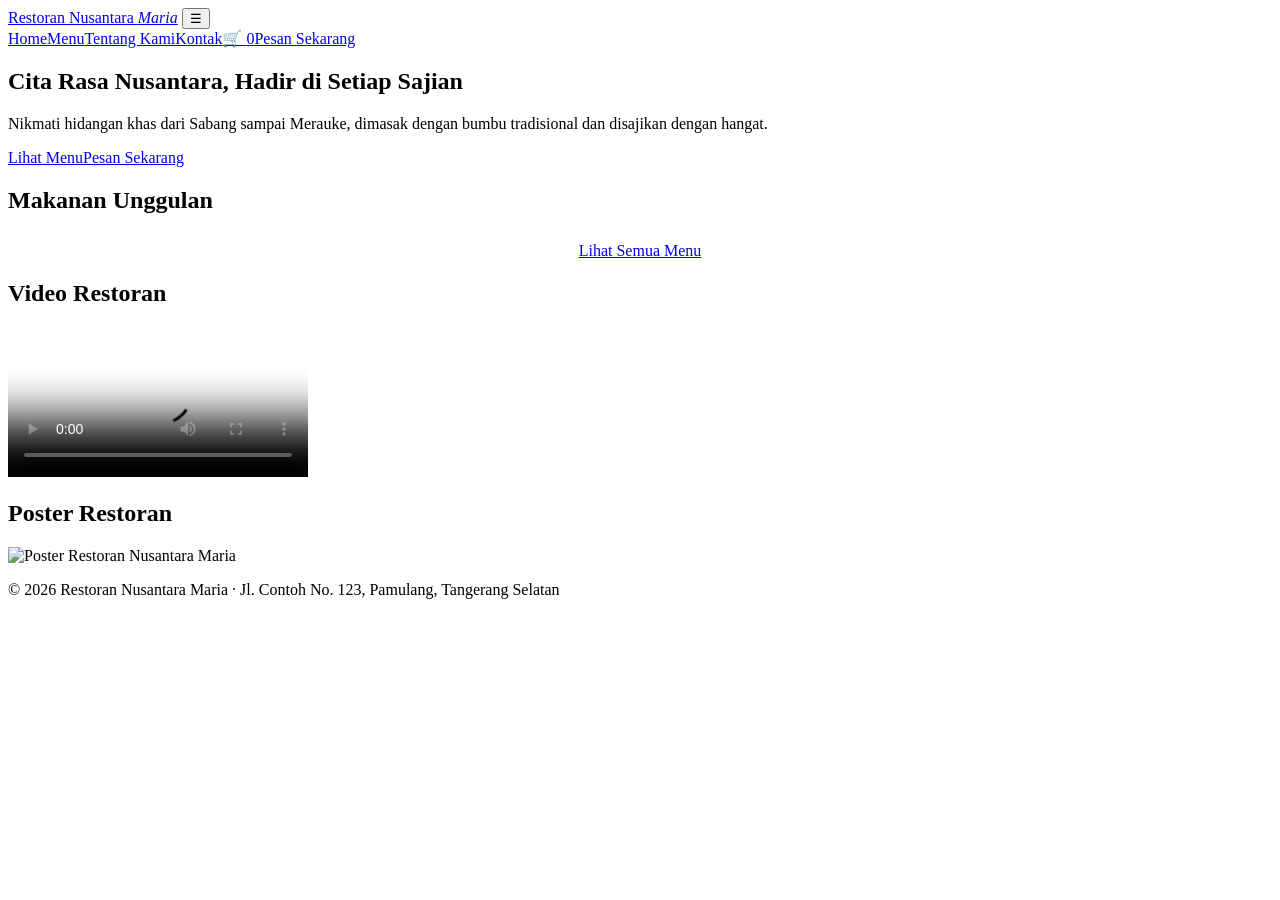
==== index.html @ bf63158d "Update print statement from 'Hello' to 'Goodbye'" ====
<!DOCTYPE html><html lang="id"><head><meta charset="UTF-8"><meta name="viewport" content="width=device-width,initial-scale=1"><title>Home | Restoran Nusantara Maria</title><link rel="preconnect" href="https://fonts.googleapis.com"><link href="https://fonts.googleapis.com/css2?family=Playfair+Display:wght@600;700&family=Poppins:wght@400;500;600&display=swap" rel="stylesheet"><link rel="stylesheet" href="style.css"></head><body>
<header class="nav"><div class="wrap bar"><a class="brand" href="index.html"><img src="images/logo.png" alt="" onerror="this.remove()"><span>Restoran Nusantara <em>Maria</em></span></a>
<button class="burger" aria-label="Buka menu" aria-expanded="false">☰</button>
<nav id="links"><a href="index.html">Home</a><a href="menu.html">Menu</a><a href="tentang.html">Tentang Kami</a><a href="kontak.html">Kontak</a><a class="cartlink" href="menu.html#pesan" aria-label="Keranjang">🛒 <span class="cartCount">0</span></a><a class="btn sm" href="menu.html#pesan">Pesan Sekarang</a></nav></div></header>
<main>
<section class="hero"><div class="wrap">
 <h1>Cita Rasa Nusantara, Hadir di Setiap Sajian</h1>
 <p>Nikmati hidangan khas dari Sabang sampai Merauke, dimasak dengan bumbu tradisional dan disajikan dengan hangat.</p>
 <a class="btn" href="menu.html">Lihat Menu</a><a class="btn out" href="menu.html#pesan">Pesan Sekarang</a>
</div></section>
<section><div class="wrap"><div class="title"><h2>Makanan Unggulan</h2></div>
 <div class="grid" id="featuredGrid"></div>
 <p style="text-align:center;margin-top:28px"><a class="btn dark" href="menu.html">Lihat Semua Menu</a></p></div></section>
<section class="alt"><div class="wrap"><div class="title"><h2>Video Restoran</h2></div>
 <!-- Ganti video: simpan file MP4 Anda di folder video/ dengan nama restoran.mp4 (atau ubah nama file pada src). Poster = gambar awal sebelum video diputar. -->
 <video controls poster="images/poster.jpg"><source src="video/restoran.mp4" type="video/mp4">Browser Anda tidak mendukung video.</video></div></section>
<section><div class="wrap"><div class="title"><h2>Poster Restoran</h2></div>
 <div class="poster"><img src="images/poster.jpg" alt="Poster Restoran Nusantara Maria"></div></div></section>
</main>
<footer><div class="wrap"><p>© 2026 Restoran Nusantara Maria · Jl. Contoh No. 123, Pamulang, Tangerang Selatan</p></div></footer><script src="script.js"></script></body></html>
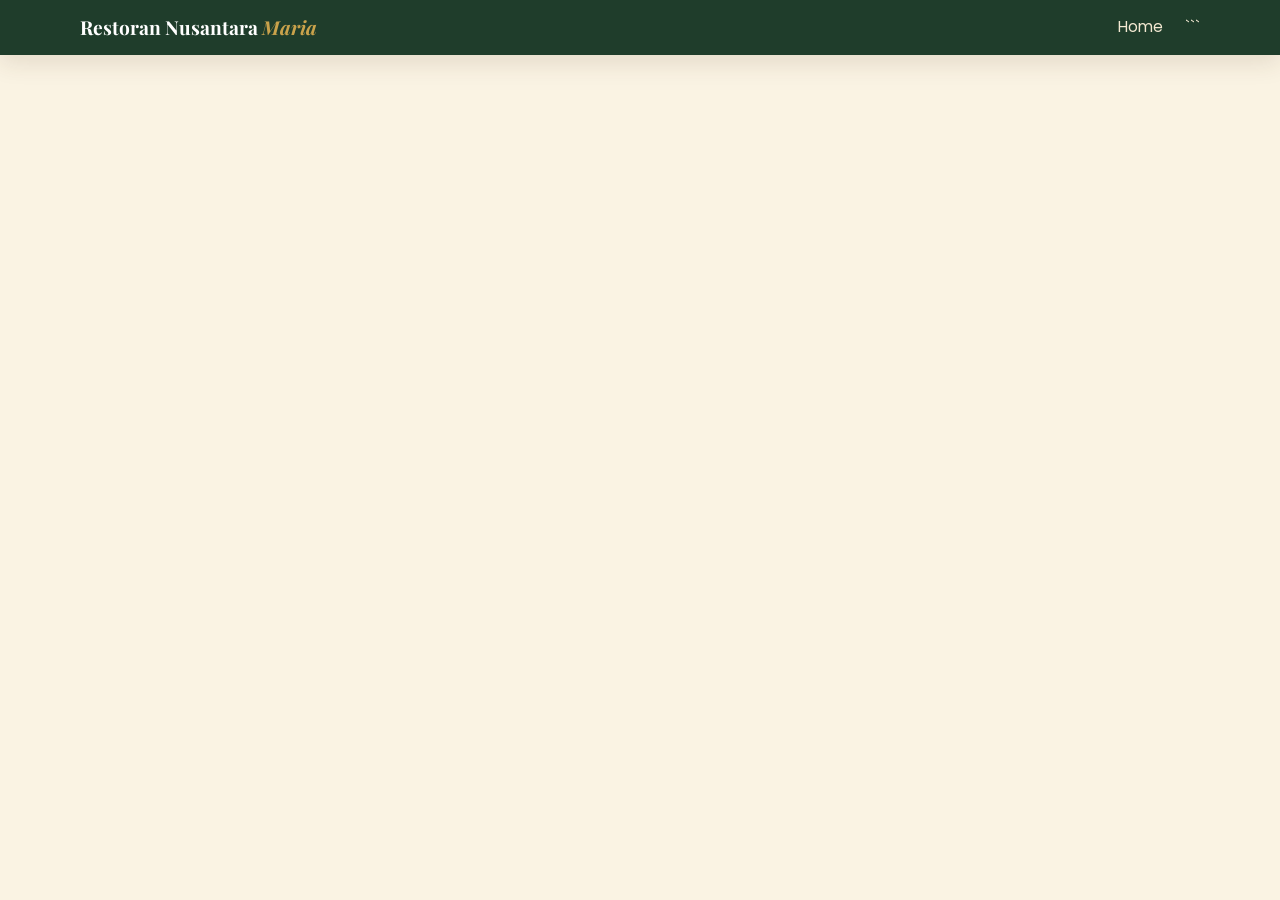
==== commit 3f311dfd: "Refactor index.html for better readability Updated HTML structure and added comments for clarity." ====
--- a/index.html
+++ b/index.html
@@ -1,20 +1,59 @@
-<!DOCTYPE html><html lang="id"><head><meta charset="UTF-8"><meta name="viewport" content="width=device-width,initial-scale=1"><title>Home | Restoran Nusantara Maria</title><link rel="preconnect" href="https://fonts.googleapis.com"><link href="https://fonts.googleapis.com/css2?family=Playfair+Display:wght@600;700&family=Poppins:wght@400;500;600&display=swap" rel="stylesheet"><link rel="stylesheet" href="style.css"></head><body>
-<header class="nav"><div class="wrap bar"><a class="brand" href="index.html"><img src="images/logo.png" alt="" onerror="this.remove()"><span>Restoran Nusantara <em>Maria</em></span></a>
-<button class="burger" aria-label="Buka menu" aria-expanded="false">☰</button>
-<nav id="links"><a href="index.html">Home</a><a href="menu.html">Menu</a><a href="tentang.html">Tentang Kami</a><a href="kontak.html">Kontak</a><a class="cartlink" href="menu.html#pesan" aria-label="Keranjang">🛒 <span class="cartCount">0</span></a><a class="btn sm" href="menu.html#pesan">Pesan Sekarang</a></nav></div></header>
-<main>
-<section class="hero"><div class="wrap">
- <h1>Cita Rasa Nusantara, Hadir di Setiap Sajian</h1>
- <p>Nikmati hidangan khas dari Sabang sampai Merauke, dimasak dengan bumbu tradisional dan disajikan dengan hangat.</p>
- <a class="btn" href="menu.html">Lihat Menu</a><a class="btn out" href="menu.html#pesan">Pesan Sekarang</a>
-</div></section>
-<section><div class="wrap"><div class="title"><h2>Makanan Unggulan</h2></div>
- <div class="grid" id="featuredGrid"></div>
- <p style="text-align:center;margin-top:28px"><a class="btn dark" href="menu.html">Lihat Semua Menu</a></p></div></section>
-<section class="alt"><div class="wrap"><div class="title"><h2>Video Restoran</h2></div>
- <!-- Ganti video: simpan file MP4 Anda di folder video/ dengan nama restoran.mp4 (atau ubah nama file pada src). Poster = gambar awal sebelum video diputar. -->
- <video controls poster="images/poster.jpg"><source src="video/restoran.mp4" type="video/mp4">Browser Anda tidak mendukung video.</video></div></section>
-<section><div class="wrap"><div class="title"><h2>Poster Restoran</h2></div>
- <div class="poster"><img src="images/poster.jpg" alt="Poster Restoran Nusantara Maria"></div></div></section>
-</main>
-<footer><div class="wrap"><p>© 2026 Restoran Nusantara Maria · Jl. Contoh No. 123, Pamulang, Tangerang Selatan</p></div></footer><script src="script.js"></script></body></html>
+<!DOCTYPE html>
+<html lang="id">
+
+<head>
+    <meta charset="UTF-8">
+    <meta name="viewport" content="width=device-width, initial-scale=1">
+
+    <title>Home | Restoran Nusantara Maria</title>
+
+    <!-- Google Fonts -->
+    <link rel="preconnect" href="https://fonts.googleapis.com">
+    <link
+        href="https://fonts.googleapis.com/css2?family=Playfair+Display:wght@600;700&family=Poppins:wght@400;500;600&display=swap"
+        rel="stylesheet"
+    >
+
+    <!-- CSS -->
+    <link rel="stylesheet" href="style.css">
+</head>
+
+<body>
+
+    <!-- ==================== NAVBAR ==================== -->
+    <header class="nav">
+        <div class="wrap bar">
+
+            <!-- Logo / Brand -->
+            <a class="brand" href="index.html">
+                <img
+                    src="images/logo.png"
+                    alt=""
+                    onerror="this.remove()"
+                >
+
+                <span>
+                    Restoran Nusantara <em>Maria</em>
+                </span>
+            </a>
+
+
+            <!-- Tombol Menu Mobile -->
+            <button
+                class="burger"
+                aria-label="Buka menu"
+                aria-expanded="false"
+            >
+                ☰
+            </button>
+
+
+            <!-- Navigasi -->
+            <nav id="links">
+
+                <a href="index.html">
+                    Home
+                </a>
+
+                <a href="menu.html">
+```
--- a/style.css
+++ b/style.css
@@ -0,0 +1,109 @@
+/* ===== Restoran Nusantara Maria — warna: cream, cokelat, gold, hijau tua, putih ===== */
+:root{--cream:#faf3e3;--brown:#4a2f1b;--gold:#c9a24b;--green:#1f3d2b;--sh:0 8px 24px rgba(74,47,27,.12);--r:16px}
+*{box-sizing:border-box;margin:0;padding:0}
+html{scroll-behavior:smooth}
+body{font-family:Poppins,system-ui,sans-serif;background:var(--cream);color:var(--brown);line-height:1.6}
+img,video,iframe{max-width:100%}
+h1,h2,h3,.brand{font-family:"Playfair Display",Georgia,serif}
+.wrap{width:min(1120px,92%);margin:auto}
+section{padding:64px 0}
+.title{text-align:center;margin-bottom:36px}
+.title h2{font-size:clamp(1.7rem,4vw,2.4rem);color:var(--green)}
+.title h2::after{content:"";display:block;width:60px;height:3px;background:var(--gold);margin:10px auto 0}
+.btn{display:inline-flex;align-items:center;justify-content:center;min-height:42px;background:var(--gold);color:var(--green);padding:10px 24px;border-radius:50px;border:0;font:600 .95rem Poppins,sans-serif;cursor:pointer;text-decoration:none;transition:.25s}
+.btn:hover{transform:translateY(-2px);box-shadow:var(--sh);background:#d8b45e}
+.btn.out{background:transparent;border:2px solid #fff;color:#fff}
+.btn.sm{min-height:36px;padding:6px 16px;font-size:.85rem}
+.btn.dark{background:var(--green);color:#fff}
+.btn.ghost{background:none;color:#8e1f14;width:100%;margin-top:6px;box-shadow:none}
+/* Navbar */
+.nav{position:sticky;top:0;z-index:50;background:var(--green);color:#fff;box-shadow:var(--sh)}
+.bar{display:flex;align-items:center;justify-content:space-between;padding:12px 0}
+.brand{display:flex;align-items:center;gap:10px;color:#fff;text-decoration:none;font-size:1.2rem;font-weight:700}
+.brand img{height:38px}.brand em{color:var(--gold)}
+#links{display:flex;align-items:center;gap:22px}
+#links a:not(.btn){color:#f3e9d2;text-decoration:none;font-size:.95rem}
+#links a.active,#links a:not(.btn):hover{color:var(--gold)}
+.burger{display:none;background:none;border:0;color:#fff;font-size:1.8rem;cursor:pointer;min-width:44px;min-height:44px}
+.cartCount{background:var(--gold);color:var(--green);border-radius:50px;padding:0 8px;font-size:.8rem;font-weight:700}
+/* Hero */
+.hero{min-height:85vh;display:flex;align-items:center;color:#fff;text-align:center;background:linear-gradient(rgba(20,40,28,.65),rgba(20,40,28,.78)),url(images/hero.jpg) center/cover,var(--green)}
+.hero .wrap{animation:fade .9s both}
+.hero h1{font-size:clamp(2rem,6vw,3.6rem);max-width:800px;margin:0 auto 16px;line-height:1.2}
+.hero p{max-width:600px;margin:0 auto 28px;color:#f3e9d2}
+.hero .btn{margin:6px}
+.pagehead{background:linear-gradient(rgba(31,61,43,.92),rgba(31,61,43,.92)),url(images/hero.jpg) center/cover;color:#fff;text-align:center;padding:56px 0}
+.pagehead h1{font-size:clamp(1.8rem,5vw,2.8rem)}.pagehead p{color:#f3e9d2}
+@keyframes fade{from{opacity:0;transform:translateY(20px)}}
+@media(prefers-reduced-motion:reduce){*{animation:none!important;transition:none!important}}
+/* Card menu */
+.grid{display:grid;grid-template-columns:repeat(auto-fill,minmax(250px,1fr));gap:24px}
+.card{background:#fff;border-radius:var(--r);overflow:hidden;box-shadow:var(--sh);transition:.3s;display:flex;flex-direction:column}
+.card:hover{transform:translateY(-6px)}
+.img{position:relative;height:190px;background:linear-gradient(135deg,var(--gold),var(--brown));display:grid;place-items:center;font-size:3.5rem;overflow:hidden}
+.img img{position:absolute;inset:0;width:100%;height:100%;object-fit:cover;transition:.4s}
+.card:hover .img img{transform:scale(1.07)}
+.body{padding:18px;display:flex;flex-direction:column;gap:6px;flex:1}
+.origin{color:#9a7424;font-weight:600}
+.body h3{color:var(--green)}.body p{font-size:.9rem;flex:1}
+.foot{display:flex;justify-content:space-between;align-items:center;gap:8px;margin-top:8px;flex-wrap:wrap}
+.foot b{color:var(--green);font-size:1.1rem}
+.filters{display:flex;gap:10px;justify-content:center;flex-wrap:wrap;margin-bottom:28px}
+.filters button{min-height:42px;padding:8px 22px;border-radius:50px;border:2px solid var(--green);background:#fff;color:var(--green);cursor:pointer;font:500 .9rem Poppins,sans-serif}
+.filters button.on{background:var(--green);color:#fff}
+/* Form */
+.order{display:grid;grid-template-columns:1.4fr 1fr;gap:28px;align-items:start}
+.box{background:#fff;border-radius:var(--r);box-shadow:var(--sh);padding:26px}
+.box h3{color:var(--green);margin:20px 0 10px}.box h3:first-child{margin-top:0}
+label.f{display:block;font-weight:500;margin-top:12px;font-size:.9rem}
+input[type=text],input[type=tel],input[type=date],input[type=number],textarea{width:100%;padding:11px 14px;border:1.5px solid #dccfb4;border-radius:10px;font:inherit;background:var(--cream);color:var(--brown)}
+input:focus-visible,textarea:focus-visible,button:focus-visible,a:focus-visible{outline:2px solid var(--gold);outline-offset:2px}
+.checks,.opts{display:flex;flex-wrap:wrap;gap:12px}
+.checks label,.opts label{display:flex;align-items:center;gap:8px;background:var(--cream);padding:10px 14px;border-radius:10px;cursor:pointer}
+input[type=checkbox],input[type=radio]{accent-color:var(--green);width:18px;height:18px}
+.grp{border:1px dashed var(--gold);border-radius:12px;padding:10px 14px;margin-top:12px}
+.grp legend{padding:0 8px;color:var(--green);font-weight:600;text-transform:capitalize}
+.pick-row{display:flex;justify-content:space-between;align-items:center;gap:10px;padding:6px 0}
+.pick-row label{display:flex;align-items:center;gap:8px;flex-wrap:wrap}
+.pick-row input[type=number]{width:80px}
+.sum{position:sticky;top:90px}
+.sum ul{list-style:none}
+.sum li{display:grid;grid-template-columns:1fr auto;gap:4px 10px;padding:10px 0;border-bottom:1px solid #eadfc7}
+.sum li .btns{display:flex;gap:6px}
+.sum li .btns button{width:34px;height:34px;border-radius:8px;border:1px solid var(--gold);background:var(--cream);cursor:pointer}
+.sum li b{grid-row:1/3;grid-column:2;align-self:center}
+.total{display:flex;justify-content:space-between;font-size:1.2rem;font-weight:700;color:var(--green);margin-top:14px;padding-top:12px;border-top:2px solid var(--brown)}
+.plogo{font-weight:800;font-size:.8rem;padding:3px 9px;border-radius:6px;color:#fff}
+.visa{background:#1a1f71;font-style:italic}.mastercard{background:linear-gradient(90deg,#eb001b 50%,#f79e1b 50%)}
+.gopay{background:#00aed6}.ovo{background:#4c2a86}.dana{background:#118eea}.shopeepay{background:#ee4d2d}
+.err{background:#fdecea;border-left:4px solid #c0392b;color:#8e1f14;padding:12px 16px;border-radius:8px;margin-bottom:14px;font-size:.9rem}
+.err ul{margin-left:18px}
+.modal{position:fixed;inset:0;background:rgba(0,0,0,.6);display:none;place-items:center;z-index:100;padding:16px}
+.modal.show{display:grid}
+.modal .box{max-width:520px;width:100%;max-height:90vh;overflow:auto}
+.modal pre{white-space:pre-wrap;background:var(--cream);padding:14px;border-radius:10px;font:.82rem/1.5 monospace;margin:12px 0}
+.modal .btn{margin:4px 4px 0 0}
+.toast{position:fixed;bottom:24px;left:50%;transform:translateX(-50%) translateY(100px);background:var(--green);color:#fff;padding:12px 22px;border-radius:50px;box-shadow:var(--sh);transition:.35s;z-index:200;opacity:0;max-width:90%;text-align:center}
+.toast.show{transform:translateX(-50%);opacity:1}
+/* Halaman lain */
+video{width:100%;border-radius:var(--r);box-shadow:var(--sh);background:#000}
+.poster img{width:100%;max-width:560px;display:block;margin:auto;border-radius:var(--r);box-shadow:var(--sh);min-height:220px;background:linear-gradient(135deg,var(--gold),var(--brown))}
+.two{display:grid;grid-template-columns:1fr 1fr;gap:32px;align-items:center}
+.two img{width:100%;border-radius:var(--r);box-shadow:var(--sh);min-height:240px;object-fit:cover;background:linear-gradient(135deg,var(--gold),var(--brown))}
+.two p+p,.box p+p{margin-top:10px}
+.cols{display:grid;grid-template-columns:repeat(auto-fit,minmax(220px,1fr));gap:20px}
+.cols .box{text-align:center}.cols .box span{font-size:2rem}
+.cols ul{text-align:left;margin-left:18px}
+.photos{display:grid;grid-template-columns:repeat(auto-fit,minmax(200px,1fr));gap:16px;margin-top:20px}
+.photos img{width:100%;height:180px;object-fit:cover;border-radius:var(--r);background:linear-gradient(135deg,var(--gold),var(--brown))}
+.alt{background:#f2e8cf}
+.acts{display:flex;gap:12px;flex-wrap:wrap;justify-content:center;margin:28px 0}
+iframe{width:100%;height:360px;border:0;border-radius:var(--r);box-shadow:var(--sh)}
+footer{background:var(--green);color:#e9dfc6;text-align:center;padding:28px 0;font-size:.9rem}
+@media(max-width:860px){.order,.two{grid-template-columns:1fr}.sum{position:static}}
+@media(max-width:760px){
+ .burger{display:block}
+ #links{display:none;position:absolute;top:100%;left:0;right:0;background:var(--green);flex-direction:column;padding:18px;gap:14px}
+ #links.open{display:flex}
+ section{padding:44px 0}.box{padding:18px}
+}
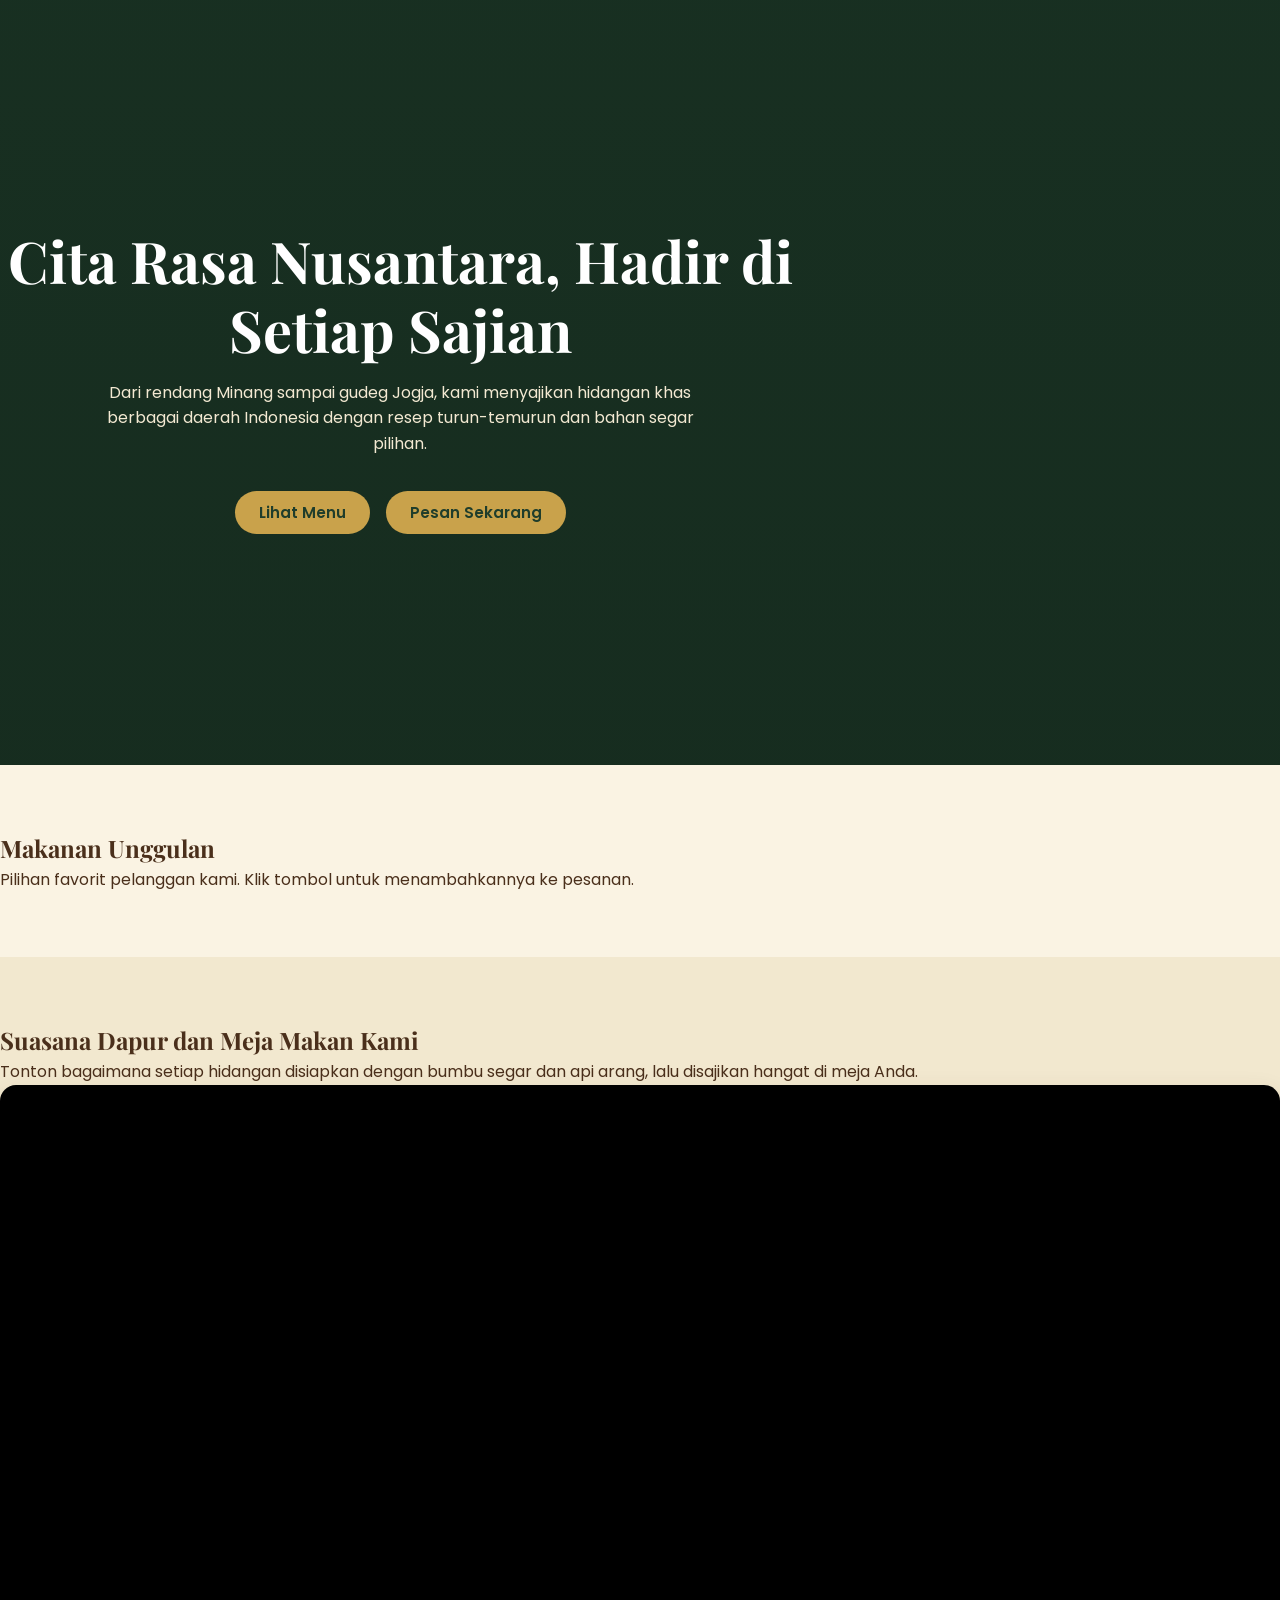
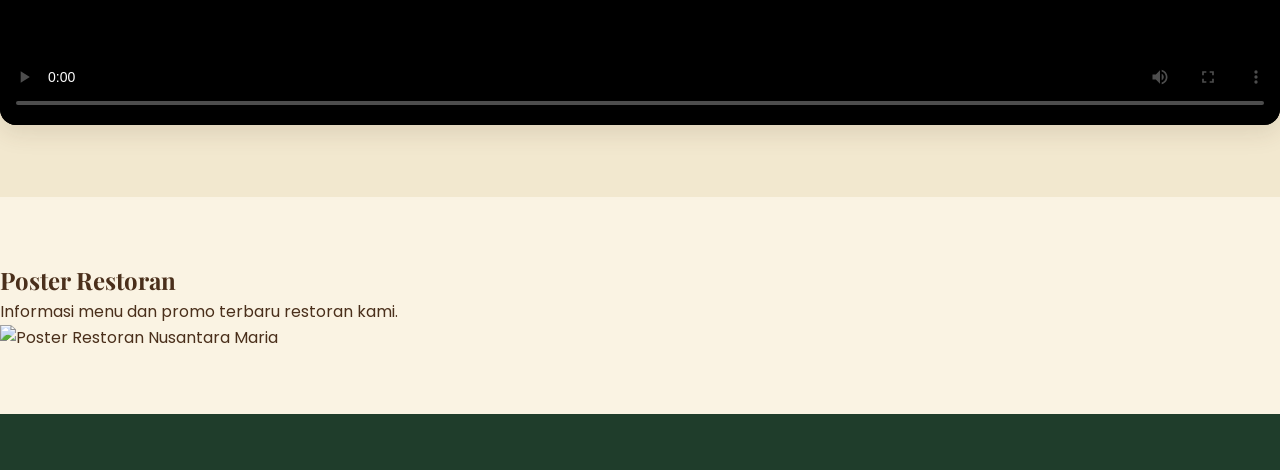
==== commit 26f2a777: "Revise index.html with new layout and content Updated the HTML structure and added new sections for " ====
--- a/index.html
+++ b/index.html
@@ -1,59 +1,68 @@
 <!DOCTYPE html>
 <html lang="id">
+<head>
+<meta charset="UTF-8">
+<meta name="viewport" content="width=device-width, initial-scale=1">
+<link rel="preconnect" href="https://fonts.googleapis.com">
+<link rel="stylesheet" href="https://fonts.googleapis.com/css2?family=Playfair+Display:wght@600;700&family=Poppins:wght@400;600;700&display=swap">
+<link rel="stylesheet" href="style.css">
+<title>Restoran Nusantara Maria - Cita Rasa Nusantara</title>
+<meta name="description" content="Makanan dan minuman khas Indonesia dari berbagai daerah.">
+</head>
+<body>
+<!-- Navbar dibuat oleh script.js (fungsi buildLayout) -->
+<header id="site-header"></header>
 
-<head>
-    <meta charset="UTF-8">
-    <meta name="viewport" content="width=device-width, initial-scale=1">
+<main>
+  <!-- HERO. Ganti foto latar: simpan foto sebagai images/hero.jpg -->
+  <section class="hero">
+    <div class="container">
+      <h1>Cita Rasa Nusantara, Hadir di Setiap Sajian</h1>
+      <p>Dari rendang Minang sampai gudeg Jogja, kami menyajikan hidangan khas berbagai daerah Indonesia dengan resep turun-temurun dan bahan segar pilihan.</p>
+      <div class="actions">
+        <a class="btn btn-gold" href="menu.html">Lihat Menu</a>
+        <a class="btn btn-outline" href="menu.html#pesan">Pesan Sekarang</a>
+      </div>
+    </div>
+  </section>
 
-    <title>Home | Restoran Nusantara Maria</title>
+  <!-- MAKANAN UNGGULAN (kartu dibuat otomatis dari data MENU di script.js) -->
+  <section class="section">
+    <div class="container">
+      <h2 class="section-title">Makanan Unggulan</h2>
+      <p class="section-sub">Pilihan favorit pelanggan kami. Klik tombol untuk menambahkannya ke pesanan.</p>
+      <div class="grid" id="featuredGrid"></div>
+    </div>
+  </section>
 
-    <!-- Google Fonts -->
-    <link rel="preconnect" href="https://fonts.googleapis.com">
-    <link
-        href="https://fonts.googleapis.com/css2?family=Playfair+Display:wght@600;700&family=Poppins:wght@400;500;600&display=swap"
-        rel="stylesheet"
-    >
+  <!-- VIDEO RESTORAN. Ganti video: simpan file baru sebagai video/restoran.mp4 -->
+  <section class="section alt">
+    <div class="container two-col">
+      <div class="text-block reveal">
+        <h2>Suasana Dapur dan Meja Makan Kami</h2>
+        <p>Tonton bagaimana setiap hidangan disiapkan dengan bumbu segar dan api arang, lalu disajikan hangat di meja Anda.</p>
+      </div>
+      <div class="video-wrap reveal">
+        <video controls preload="metadata" poster="images/poster.jpg">
+          <source src="video/restoran.mp4" type="video/mp4">
+          Browser Anda tidak mendukung pemutar video.
+        </video>
+      </div>
+    </div>
+  </section>
 
-    <!-- CSS -->
-    <link rel="stylesheet" href="style.css">
-</head>
+  <!-- POSTER RESTORAN (images/poster.jpg) -->
+  <section class="section">
+    <div class="container">
+      <h2 class="section-title">Poster Restoran</h2>
+      <p class="section-sub">Informasi menu dan promo terbaru restoran kami.</p>
+      <img class="poster-img reveal" src="images/poster.jpg" alt="Poster Restoran Nusantara Maria" style="max-width:640px;margin-inline:auto">
+    </div>
+  </section>
+</main>
 
-<body>
-
-    <!-- ==================== NAVBAR ==================== -->
-    <header class="nav">
-        <div class="wrap bar">
-
-            <!-- Logo / Brand -->
-            <a class="brand" href="index.html">
-                <img
-                    src="images/logo.png"
-                    alt=""
-                    onerror="this.remove()"
-                >
-
-                <span>
-                    Restoran Nusantara <em>Maria</em>
-                </span>
-            </a>
-
-
-            <!-- Tombol Menu Mobile -->
-            <button
-                class="burger"
-                aria-label="Buka menu"
-                aria-expanded="false"
-            >
-                ☰
-            </button>
-
-
-            <!-- Navigasi -->
-            <nav id="links">
-
-                <a href="index.html">
-                    Home
-                </a>
-
-                <a href="menu.html">
-```
+<footer id="site-footer"></footer>
+<div class="toast" id="toast" role="status"></div>
+<script src="script.js"></script>
+</body>
+</html>
--- a/style.css
+++ b/style.css
@@ -1,109 +1,1101 @@
-/* ===== Restoran Nusantara Maria — warna: cream, cokelat, gold, hijau tua, putih ===== */
-:root{--cream:#faf3e3;--brown:#4a2f1b;--gold:#c9a24b;--green:#1f3d2b;--sh:0 8px 24px rgba(74,47,27,.12);--r:16px}
-*{box-sizing:border-box;margin:0;padding:0}
-html{scroll-behavior:smooth}
-body{font-family:Poppins,system-ui,sans-serif;background:var(--cream);color:var(--brown);line-height:1.6}
-img,video,iframe{max-width:100%}
-h1,h2,h3,.brand{font-family:"Playfair Display",Georgia,serif}
-.wrap{width:min(1120px,92%);margin:auto}
-section{padding:64px 0}
-.title{text-align:center;margin-bottom:36px}
-.title h2{font-size:clamp(1.7rem,4vw,2.4rem);color:var(--green)}
-.title h2::after{content:"";display:block;width:60px;height:3px;background:var(--gold);margin:10px auto 0}
-.btn{display:inline-flex;align-items:center;justify-content:center;min-height:42px;background:var(--gold);color:var(--green);padding:10px 24px;border-radius:50px;border:0;font:600 .95rem Poppins,sans-serif;cursor:pointer;text-decoration:none;transition:.25s}
-.btn:hover{transform:translateY(-2px);box-shadow:var(--sh);background:#d8b45e}
-.btn.out{background:transparent;border:2px solid #fff;color:#fff}
-.btn.sm{min-height:36px;padding:6px 16px;font-size:.85rem}
-.btn.dark{background:var(--green);color:#fff}
-.btn.ghost{background:none;color:#8e1f14;width:100%;margin-top:6px;box-shadow:none}
-/* Navbar */
-.nav{position:sticky;top:0;z-index:50;background:var(--green);color:#fff;box-shadow:var(--sh)}
-.bar{display:flex;align-items:center;justify-content:space-between;padding:12px 0}
-.brand{display:flex;align-items:center;gap:10px;color:#fff;text-decoration:none;font-size:1.2rem;font-weight:700}
-.brand img{height:38px}.brand em{color:var(--gold)}
-#links{display:flex;align-items:center;gap:22px}
-#links a:not(.btn){color:#f3e9d2;text-decoration:none;font-size:.95rem}
-#links a.active,#links a:not(.btn):hover{color:var(--gold)}
-.burger{display:none;background:none;border:0;color:#fff;font-size:1.8rem;cursor:pointer;min-width:44px;min-height:44px}
-.cartCount{background:var(--gold);color:var(--green);border-radius:50px;padding:0 8px;font-size:.8rem;font-weight:700}
-/* Hero */
-.hero{min-height:85vh;display:flex;align-items:center;color:#fff;text-align:center;background:linear-gradient(rgba(20,40,28,.65),rgba(20,40,28,.78)),url(images/hero.jpg) center/cover,var(--green)}
-.hero .wrap{animation:fade .9s both}
-.hero h1{font-size:clamp(2rem,6vw,3.6rem);max-width:800px;margin:0 auto 16px;line-height:1.2}
-.hero p{max-width:600px;margin:0 auto 28px;color:#f3e9d2}
-.hero .btn{margin:6px}
-.pagehead{background:linear-gradient(rgba(31,61,43,.92),rgba(31,61,43,.92)),url(images/hero.jpg) center/cover;color:#fff;text-align:center;padding:56px 0}
-.pagehead h1{font-size:clamp(1.8rem,5vw,2.8rem)}.pagehead p{color:#f3e9d2}
-@keyframes fade{from{opacity:0;transform:translateY(20px)}}
-@media(prefers-reduced-motion:reduce){*{animation:none!important;transition:none!important}}
-/* Card menu */
-.grid{display:grid;grid-template-columns:repeat(auto-fill,minmax(250px,1fr));gap:24px}
-.card{background:#fff;border-radius:var(--r);overflow:hidden;box-shadow:var(--sh);transition:.3s;display:flex;flex-direction:column}
-.card:hover{transform:translateY(-6px)}
-.img{position:relative;height:190px;background:linear-gradient(135deg,var(--gold),var(--brown));display:grid;place-items:center;font-size:3.5rem;overflow:hidden}
-.img img{position:absolute;inset:0;width:100%;height:100%;object-fit:cover;transition:.4s}
-.card:hover .img img{transform:scale(1.07)}
-.body{padding:18px;display:flex;flex-direction:column;gap:6px;flex:1}
-.origin{color:#9a7424;font-weight:600}
-.body h3{color:var(--green)}.body p{font-size:.9rem;flex:1}
-.foot{display:flex;justify-content:space-between;align-items:center;gap:8px;margin-top:8px;flex-wrap:wrap}
-.foot b{color:var(--green);font-size:1.1rem}
-.filters{display:flex;gap:10px;justify-content:center;flex-wrap:wrap;margin-bottom:28px}
-.filters button{min-height:42px;padding:8px 22px;border-radius:50px;border:2px solid var(--green);background:#fff;color:var(--green);cursor:pointer;font:500 .9rem Poppins,sans-serif}
-.filters button.on{background:var(--green);color:#fff}
-/* Form */
-.order{display:grid;grid-template-columns:1.4fr 1fr;gap:28px;align-items:start}
-.box{background:#fff;border-radius:var(--r);box-shadow:var(--sh);padding:26px}
-.box h3{color:var(--green);margin:20px 0 10px}.box h3:first-child{margin-top:0}
-label.f{display:block;font-weight:500;margin-top:12px;font-size:.9rem}
-input[type=text],input[type=tel],input[type=date],input[type=number],textarea{width:100%;padding:11px 14px;border:1.5px solid #dccfb4;border-radius:10px;font:inherit;background:var(--cream);color:var(--brown)}
-input:focus-visible,textarea:focus-visible,button:focus-visible,a:focus-visible{outline:2px solid var(--gold);outline-offset:2px}
-.checks,.opts{display:flex;flex-wrap:wrap;gap:12px}
-.checks label,.opts label{display:flex;align-items:center;gap:8px;background:var(--cream);padding:10px 14px;border-radius:10px;cursor:pointer}
-input[type=checkbox],input[type=radio]{accent-color:var(--green);width:18px;height:18px}
-.grp{border:1px dashed var(--gold);border-radius:12px;padding:10px 14px;margin-top:12px}
-.grp legend{padding:0 8px;color:var(--green);font-weight:600;text-transform:capitalize}
-.pick-row{display:flex;justify-content:space-between;align-items:center;gap:10px;padding:6px 0}
-.pick-row label{display:flex;align-items:center;gap:8px;flex-wrap:wrap}
-.pick-row input[type=number]{width:80px}
-.sum{position:sticky;top:90px}
-.sum ul{list-style:none}
-.sum li{display:grid;grid-template-columns:1fr auto;gap:4px 10px;padding:10px 0;border-bottom:1px solid #eadfc7}
-.sum li .btns{display:flex;gap:6px}
-.sum li .btns button{width:34px;height:34px;border-radius:8px;border:1px solid var(--gold);background:var(--cream);cursor:pointer}
-.sum li b{grid-row:1/3;grid-column:2;align-self:center}
-.total{display:flex;justify-content:space-between;font-size:1.2rem;font-weight:700;color:var(--green);margin-top:14px;padding-top:12px;border-top:2px solid var(--brown)}
-.plogo{font-weight:800;font-size:.8rem;padding:3px 9px;border-radius:6px;color:#fff}
-.visa{background:#1a1f71;font-style:italic}.mastercard{background:linear-gradient(90deg,#eb001b 50%,#f79e1b 50%)}
-.gopay{background:#00aed6}.ovo{background:#4c2a86}.dana{background:#118eea}.shopeepay{background:#ee4d2d}
-.err{background:#fdecea;border-left:4px solid #c0392b;color:#8e1f14;padding:12px 16px;border-radius:8px;margin-bottom:14px;font-size:.9rem}
-.err ul{margin-left:18px}
-.modal{position:fixed;inset:0;background:rgba(0,0,0,.6);display:none;place-items:center;z-index:100;padding:16px}
-.modal.show{display:grid}
-.modal .box{max-width:520px;width:100%;max-height:90vh;overflow:auto}
-.modal pre{white-space:pre-wrap;background:var(--cream);padding:14px;border-radius:10px;font:.82rem/1.5 monospace;margin:12px 0}
-.modal .btn{margin:4px 4px 0 0}
-.toast{position:fixed;bottom:24px;left:50%;transform:translateX(-50%) translateY(100px);background:var(--green);color:#fff;padding:12px 22px;border-radius:50px;box-shadow:var(--sh);transition:.35s;z-index:200;opacity:0;max-width:90%;text-align:center}
-.toast.show{transform:translateX(-50%);opacity:1}
-/* Halaman lain */
-video{width:100%;border-radius:var(--r);box-shadow:var(--sh);background:#000}
-.poster img{width:100%;max-width:560px;display:block;margin:auto;border-radius:var(--r);box-shadow:var(--sh);min-height:220px;background:linear-gradient(135deg,var(--gold),var(--brown))}
-.two{display:grid;grid-template-columns:1fr 1fr;gap:32px;align-items:center}
-.two img{width:100%;border-radius:var(--r);box-shadow:var(--sh);min-height:240px;object-fit:cover;background:linear-gradient(135deg,var(--gold),var(--brown))}
-.two p+p,.box p+p{margin-top:10px}
-.cols{display:grid;grid-template-columns:repeat(auto-fit,minmax(220px,1fr));gap:20px}
-.cols .box{text-align:center}.cols .box span{font-size:2rem}
-.cols ul{text-align:left;margin-left:18px}
-.photos{display:grid;grid-template-columns:repeat(auto-fit,minmax(200px,1fr));gap:16px;margin-top:20px}
-.photos img{width:100%;height:180px;object-fit:cover;border-radius:var(--r);background:linear-gradient(135deg,var(--gold),var(--brown))}
-.alt{background:#f2e8cf}
-.acts{display:flex;gap:12px;flex-wrap:wrap;justify-content:center;margin:28px 0}
-iframe{width:100%;height:360px;border:0;border-radius:var(--r);box-shadow:var(--sh)}
-footer{background:var(--green);color:#e9dfc6;text-align:center;padding:28px 0;font-size:.9rem}
-@media(max-width:860px){.order,.two{grid-template-columns:1fr}.sum{position:static}}
-@media(max-width:760px){
- .burger{display:block}
- #links{display:none;position:absolute;top:100%;left:0;right:0;background:var(--green);flex-direction:column;padding:18px;gap:14px}
- #links.open{display:flex}
- section{padding:44px 0}.box{padding:18px}
-}
+/* =========================================================
+   RESTORAN NUSANTARA MARIA
+   Tema warna:
+   Cream - Cokelat - Gold - Hijau Tua - Putih
+   ========================================================= */
+
+
+/* =========================================================
+   1. VARIABEL & RESET
+   ========================================================= */
+
+:root {
+    --cream: #faf3e3;
+    --brown: #4a2f1b;
+    --gold: #c9a24b;
+    --green: #1f3d2b;
+
+    --sh: 0 8px 24px rgba(74, 47, 27, 0.12);
+    --r: 16px;
+}
+
+* {
+    box-sizing: border-box;
+    margin: 0;
+    padding: 0;
+}
+
+html {
+    scroll-behavior: smooth;
+}
+
+body {
+    font-family: Poppins, system-ui, sans-serif;
+    background: var(--cream);
+    color: var(--brown);
+    line-height: 1.6;
+}
+
+img,
+video,
+iframe {
+    max-width: 100%;
+}
+
+
+/* =========================================================
+   2. TYPOGRAPHY
+   ========================================================= */
+
+h1,
+h2,
+h3,
+.brand {
+    font-family: "Playfair Display", Georgia, serif;
+}
+
+
+/* =========================================================
+   3. CONTAINER & SECTION
+   ========================================================= */
+
+.wrap {
+    width: min(1120px, 92%);
+    margin: auto;
+}
+
+section {
+    padding: 64px 0;
+}
+
+.title {
+    text-align: center;
+    margin-bottom: 36px;
+}
+
+.title h2 {
+    font-size: clamp(1.7rem, 4vw, 2.4rem);
+    color: var(--green);
+}
+
+.title h2::after {
+    content: "";
+    display: block;
+    width: 60px;
+    height: 3px;
+    background: var(--gold);
+    margin: 10px auto 0;
+}
+
+
+/* =========================================================
+   4. BUTTON
+   ========================================================= */
+
+.btn {
+    display: inline-flex;
+    align-items: center;
+    justify-content: center;
+
+    min-height: 42px;
+    padding: 10px 24px;
+
+    background: var(--gold);
+    color: var(--green);
+
+    border: 0;
+    border-radius: 50px;
+
+    font: 600 0.95rem Poppins, sans-serif;
+
+    cursor: pointer;
+    text-decoration: none;
+
+    transition: 0.25s;
+}
+
+.btn:hover {
+    transform: translateY(-2px);
+    box-shadow: var(--sh);
+    background: #d8b45e;
+}
+
+.btn.out {
+    background: transparent;
+    border: 2px solid #fff;
+    color: #fff;
+}
+
+.btn.sm {
+    min-height: 36px;
+    padding: 6px 16px;
+    font-size: 0.85rem;
+}
+
+.btn.dark {
+    background: var(--green);
+    color: #fff;
+}
+
+.btn.ghost {
+    width: 100%;
+    margin-top: 6px;
+
+    background: none;
+    color: #8e1f14;
+
+    box-shadow: none;
+}
+
+
+/* =========================================================
+   5. NAVBAR
+   ========================================================= */
+
+.nav {
+    position: sticky;
+    top: 0;
+    z-index: 50;
+
+    background: var(--green);
+    color: #fff;
+
+    box-shadow: var(--sh);
+}
+
+.bar {
+    display: flex;
+    align-items: center;
+    justify-content: space-between;
+
+    padding: 12px 0;
+}
+
+.brand {
+    display: flex;
+    align-items: center;
+    gap: 10px;
+
+    color: #fff;
+    text-decoration: none;
+
+    font-size: 1.2rem;
+    font-weight: 700;
+}
+
+.brand img {
+    height: 38px;
+}
+
+.brand em {
+    color: var(--gold);
+}
+
+#links {
+    display: flex;
+    align-items: center;
+    gap: 22px;
+}
+
+#links a:not(.btn) {
+    color: #f3e9d2;
+    text-decoration: none;
+    font-size: 0.95rem;
+}
+
+#links a.active,
+#links a:not(.btn):hover {
+    color: var(--gold);
+}
+
+.burger {
+    display: none;
+
+    background: none;
+    border: 0;
+
+    color: #fff;
+    font-size: 1.8rem;
+
+    cursor: pointer;
+
+    min-width: 44px;
+    min-height: 44px;
+}
+
+.cartCount {
+    background: var(--gold);
+    color: var(--green);
+
+    border-radius: 50px;
+
+    padding: 0 8px;
+
+    font-size: 0.8rem;
+    font-weight: 700;
+}
+
+
+/* =========================================================
+   6. HERO SECTION
+   ========================================================= */
+
+.hero {
+    min-height: 85vh;
+
+    display: flex;
+    align-items: center;
+
+    color: #fff;
+    text-align: center;
+
+    background:
+        linear-gradient(
+            rgba(20, 40, 28, 0.65),
+            rgba(20, 40, 28, 0.78)
+        ),
+        url(images/hero.jpg) center / cover,
+        var(--green);
+}
+
+.hero .wrap {
+    animation: fade 0.9s both;
+}
+
+.hero h1 {
+    max-width: 800px;
+
+    margin: 0 auto 16px;
+
+    font-size: clamp(2rem, 6vw, 3.6rem);
+    line-height: 1.2;
+}
+
+.hero p {
+    max-width: 600px;
+
+    margin: 0 auto 28px;
+
+    color: #f3e9d2;
+}
+
+.hero .btn {
+    margin: 6px;
+}
+
+
+/* =========================================================
+   7. PAGE HEADER
+   ========================================================= */
+
+.pagehead {
+    padding: 56px 0;
+
+    background:
+        linear-gradient(
+            rgba(31, 61, 43, 0.92),
+            rgba(31, 61, 43, 0.92)
+        ),
+        url(images/hero.jpg) center / cover;
+
+    color: #fff;
+    text-align: center;
+}
+
+.pagehead h1 {
+    font-size: clamp(1.8rem, 5vw, 2.8rem);
+}
+
+.pagehead p {
+    color: #f3e9d2;
+}
+
+
+/* =========================================================
+   8. ANIMATION
+   ========================================================= */
+
+@keyframes fade {
+    from {
+        opacity: 0;
+        transform: translateY(20px);
+    }
+}
+
+@media (prefers-reduced-motion: reduce) {
+    * {
+        animation: none !important;
+        transition: none !important;
+    }
+}
+
+
+/* =========================================================
+   9. MENU CARD
+   ========================================================= */
+
+.grid {
+    display: grid;
+
+    grid-template-columns:
+        repeat(auto-fill, minmax(250px, 1fr));
+
+    gap: 24px;
+}
+
+.card {
+    display: flex;
+    flex-direction: column;
+
+    background: #fff;
+
+    border-radius: var(--r);
+
+    overflow: hidden;
+
+    box-shadow: var(--sh);
+
+    transition: 0.3s;
+}
+
+.card:hover {
+    transform: translateY(-6px);
+}
+
+.img {
+    position: relative;
+
+    height: 190px;
+
+    display: grid;
+    place-items: center;
+
+    background:
+        linear-gradient(
+            135deg,
+            var(--gold),
+            var(--brown)
+        );
+
+    font-size: 3.5rem;
+
+    overflow: hidden;
+}
+
+.img img {
+    position: absolute;
+    inset: 0;
+
+    width: 100%;
+    height: 100%;
+
+    object-fit: cover;
+
+    transition: 0.4s;
+}
+
+.card:hover .img img {
+    transform: scale(1.07);
+}
+
+.body {
+    display: flex;
+    flex-direction: column;
+    gap: 6px;
+
+    flex: 1;
+
+    padding: 18px;
+}
+
+.origin {
+    color: #9a7424;
+    font-weight: 600;
+}
+
+.body h3 {
+    color: var(--green);
+}
+
+.body p {
+    flex: 1;
+    font-size: 0.9rem;
+}
+
+.foot {
+    display: flex;
+    justify-content: space-between;
+    align-items: center;
+
+    gap: 8px;
+
+    margin-top: 8px;
+
+    flex-wrap: wrap;
+}
+
+.foot b {
+    color: var(--green);
+    font-size: 1.1rem;
+}
+
+
+/* =========================================================
+   10. MENU FILTER
+   ========================================================= */
+
+.filters {
+    display: flex;
+    justify-content: center;
+
+    gap: 10px;
+
+    flex-wrap: wrap;
+
+    margin-bottom: 28px;
+}
+
+.filters button {
+    min-height: 42px;
+
+    padding: 8px 22px;
+
+    border: 2px solid var(--green);
+    border-radius: 50px;
+
+    background: #fff;
+    color: var(--green);
+
+    cursor: pointer;
+
+    font: 500 0.9rem Poppins, sans-serif;
+}
+
+.filters button.on {
+    background: var(--green);
+    color: #fff;
+}
+
+
+/* =========================================================
+   11. FORM PEMESANAN
+   ========================================================= */
+
+.order {
+    display: grid;
+
+    grid-template-columns: 1.4fr 1fr;
+
+    gap: 28px;
+
+    align-items: start;
+}
+
+.box {
+    background: #fff;
+
+    border-radius: var(--r);
+
+    box-shadow: var(--sh);
+
+    padding: 26px;
+}
+
+.box h3 {
+    color: var(--green);
+
+    margin: 20px 0 10px;
+}
+
+.box h3:first-child {
+    margin-top: 0;
+}
+
+label.f {
+    display: block;
+
+    margin-top: 12px;
+
+    font-size: 0.9rem;
+    font-weight: 500;
+}
+
+
+/* Input */
+input[type="text"],
+input[type="tel"],
+input[type="date"],
+input[type="number"],
+textarea {
+    width: 100%;
+
+    padding: 11px 14px;
+
+    border: 1.5px solid #dccfb4;
+    border-radius: 10px;
+
+    font: inherit;
+
+    background: var(--cream);
+    color: var(--brown);
+}
+
+
+/* Focus */
+input:focus-visible,
+textarea:focus-visible,
+button:focus-visible,
+a:focus-visible {
+    outline: 2px solid var(--gold);
+    outline-offset: 2px;
+}
+
+
+/* Checkbox & Radio */
+.checks,
+.opts {
+    display: flex;
+
+    flex-wrap: wrap;
+
+    gap: 12px;
+}
+
+.checks label,
+.opts label {
+    display: flex;
+    align-items: center;
+
+    gap: 8px;
+
+    padding: 10px 14px;
+
+    background: var(--cream);
+
+    border-radius: 10px;
+
+    cursor: pointer;
+}
+
+input[type="checkbox"],
+input[type="radio"] {
+    width: 18px;
+    height: 18px;
+
+    accent-color: var(--green);
+}
+
+
+/* =========================================================
+   12. PILIHAN MENU PADA FORM
+   ========================================================= */
+
+.grp {
+    margin-top: 12px;
+
+    padding: 10px 14px;
+
+    border: 1px dashed var(--gold);
+    border-radius: 12px;
+}
+
+.grp legend {
+    padding: 0 8px;
+
+    color: var(--green);
+
+    font-weight: 600;
+
+    text-transform: capitalize;
+}
+
+.pick-row {
+    display: flex;
+    justify-content: space-between;
+    align-items: center;
+
+    gap: 10px;
+
+    padding: 6px 0;
+}
+
+.pick-row label {
+    display: flex;
+    align-items: center;
+
+    gap: 8px;
+
+    flex-wrap: wrap;
+}
+
+.pick-row input[type="number"] {
+    width: 80px;
+}
+
+
+/* =========================================================
+   13. RINGKASAN PESANAN / CART
+   ========================================================= */
+
+.sum {
+    position: sticky;
+    top: 90px;
+}
+
+.sum ul {
+    list-style: none;
+}
+
+.sum li {
+    display: grid;
+
+    grid-template-columns: 1fr auto;
+
+    gap: 4px 10px;
+
+    padding: 10px 0;
+
+    border-bottom: 1px solid #eadfc7;
+}
+
+.sum li .btns {
+    display: flex;
+    gap: 6px;
+}
+
+.sum li .btns button {
+    width: 34px;
+    height: 34px;
+
+    border: 1px solid var(--gold);
+    border-radius: 8px;
+
+    background: var(--cream);
+
+    cursor: pointer;
+}
+
+.sum li b {
+    grid-row: 1 / 3;
+    grid-column: 2;
+
+    align-self: center;
+}
+
+.total {
+    display: flex;
+    justify-content: space-between;
+
+    margin-top: 14px;
+    padding-top: 12px;
+
+    border-top: 2px solid var(--brown);
+
+    color: var(--green);
+
+    font-size: 1.2rem;
+    font-weight: 700;
+}
+
+
+/* =========================================================
+   14. LOGO PEMBAYARAN
+   ========================================================= */
+
+.plogo {
+    padding: 3px 9px;
+
+    border-radius: 6px;
+
+    color: #fff;
+
+    font-size: 0.8rem;
+    font-weight: 800;
+}
+
+.visa {
+    background: #1a1f71;
+    font-style: italic;
+}
+
+.mastercard {
+    background:
+        linear-gradient(
+            90deg,
+            #eb001b 50%,
+            #f79e1b 50%
+        );
+}
+
+.gopay {
+    background: #00aed6;
+}
+
+.ovo {
+    background: #4c2a86;
+}
+
+.dana {
+    background: #118eea;
+}
+
+.shopeepay {
+    background: #ee4d2d;
+}
+
+
+/* =========================================================
+   15. ERROR MESSAGE
+   ========================================================= */
+
+.err {
+    margin-bottom: 14px;
+
+    padding: 12px 16px;
+
+    background: #fdecea;
+
+    border-left: 4px solid #c0392b;
+    border-radius: 8px;
+
+    color: #8e1f14;
+
+    font-size: 0.9rem;
+}
+
+.err ul {
+    margin-left: 18px;
+}
+
+
+/* =========================================================
+   16. MODAL
+   ========================================================= */
+
+.modal {
+    position: fixed;
+    inset: 0;
+
+    display: none;
+    place-items: center;
+
+    z-index: 100;
+
+    padding: 16px;
+
+    background: rgba(0, 0, 0, 0.6);
+}
+
+.modal.show {
+    display: grid;
+}
+
+.modal .box {
+    width: 100%;
+    max-width: 520px;
+
+    max-height: 90vh;
+
+    overflow: auto;
+}
+
+.modal pre {
+    margin: 12px 0;
+
+    padding: 14px;
+
+    background: var(--cream);
+
+    border-radius: 10px;
+
+    white-space: pre-wrap;
+
+    font: 0.82rem / 1.5 monospace;
+}
+
+.modal .btn {
+    margin: 4px 4px 0 0;
+}
+
+
+/* =========================================================
+   17. TOAST NOTIFICATION
+   ========================================================= */
+
+.toast {
+    position: fixed;
+
+    left: 50%;
+    bottom: 24px;
+
+    z-index: 200;
+
+    max-width: 90%;
+
+    padding: 12px 22px;
+
+    background: var(--green);
+    color: #fff;
+
+    border-radius: 50px;
+
+    box-shadow: var(--sh);
+
+    text-align: center;
+
+    opacity: 0;
+
+    transform:
+        translateX(-50%)
+        translateY(100px);
+
+    transition: 0.35s;
+}
+
+.toast.show {
+    transform: translateX(-50%);
+    opacity: 1;
+}
+
+
+/* =========================================================
+   18. HALAMAN LAIN
+   ========================================================= */
+
+video {
+    width: 100%;
+
+    border-radius: var(--r);
+
+    box-shadow: var(--sh);
+
+    background: #000;
+}
+
+.poster img {
+    display: block;
+
+    width: 100%;
+    max-width: 560px;
+
+    min-height: 220px;
+
+    margin: auto;
+
+    border-radius: var(--r);
+
+    box-shadow: var(--sh);
+
+    background:
+        linear-gradient(
+            135deg,
+            var(--gold),
+            var(--brown)
+        );
+}
+
+.two {
+    display: grid;
+
+    grid-template-columns: 1fr 1fr;
+
+    gap: 32px;
+
+    align-items: center;
+}
+
+.two img {
+    width: 100%;
+
+    min-height: 240px;
+
+    object-fit: cover;
+
+    border-radius: var(--r);
+
+    box-shadow: var(--sh);
+
+    background:
+        linear-gradient(
+            135deg,
+            var(--gold),
+            var(--brown)
+        );
+}
+
+.two p + p,
+.box p + p {
+    margin-top: 10px;
+}
+
+
+/* =========================================================
+   19. CONTACT / KONTAK
+   ========================================================= */
+
+.cols {
+    display: grid;
+
+    grid-template-columns:
+        repeat(auto-fit, minmax(220px, 1fr));
+
+    gap: 20px;
+}
+
+.cols .box {
+    text-align: center;
+}
+
+.cols .box span {
+    font-size: 2rem;
+}
+
+.cols ul {
+    margin-left: 18px;
+
+    text-align: left;
+}
+
+
+/* =========================================================
+   20. FOTO
+   ========================================================= */
+
+.photos {
+    display: grid;
+
+    grid-template-columns:
+        repeat(auto-fit, minmax(200px, 1fr));
+
+    gap: 16px;
+
+    margin-top: 20px;
+}
+
+.photos img {
+    width: 100%;
+    height: 180px;
+
+    object-fit: cover;
+
+    border-radius: var(--r);
+
+    background:
+        linear-gradient(
+            135deg,
+            var(--gold),
+            var(--brown)
+        );
+}
+
+
+/* =========================================================
+   21. SECTION ALTERNATIF & ACTION
+   ========================================================= */
+
+.alt {
+    background: #f2e8cf;
+}
+
+.acts {
+    display: flex;
+    justify-content: center;
+
+    gap: 12px;
+
+    flex-wrap: wrap;
+
+    margin: 28px 0;
+}
+
+
+/* =========================================================
+   22. GOOGLE MAPS
+   ========================================================= */
+
+iframe {
+    width: 100%;
+    height: 360px;
+
+    border: 0;
+
+    border-radius: var(--r);
+
+    box-shadow: var(--sh);
+}
+
+
+/* =========================================================
+   23. FOOTER
+   ========================================================= */
+
+footer {
+    padding: 28px 0;
+
+    background: var(--green);
+    color: #e9dfc6;
+
+    text-align: center;
+
+    font-size: 0.9rem;
+}
+
+
+/* =========================================================
+   24. TABLET
+   ========================================================= */
+
+@media (max-width: 860px) {
+
+    .order,
+    .two {
+        grid-template-columns: 1fr;
+    }
+
+    .sum {
+        position: static;
+    }
+}
+
+
+/* =========================================================
+   25. MOBILE
+   ========================================================= */
+
+@media (max-width: 760px) {
+
+    .burger {
+        display: block;
+    }
+
+    #links {
+        display: none;
+
+        position: absolute;
+
+        top: 100%;
+        left: 0;
+        right: 0;
+
+        flex-direction: column;
+
+        padding: 18px;
+
+        gap: 14px;
+
+        background: var(--green);
+    }
+
+    #links.open {
+        display: flex;
+    }
+
+    section {
+        padding: 44px 0;
+    }
+
+    .box {
+        padding: 18px;
+    }
+}
+```
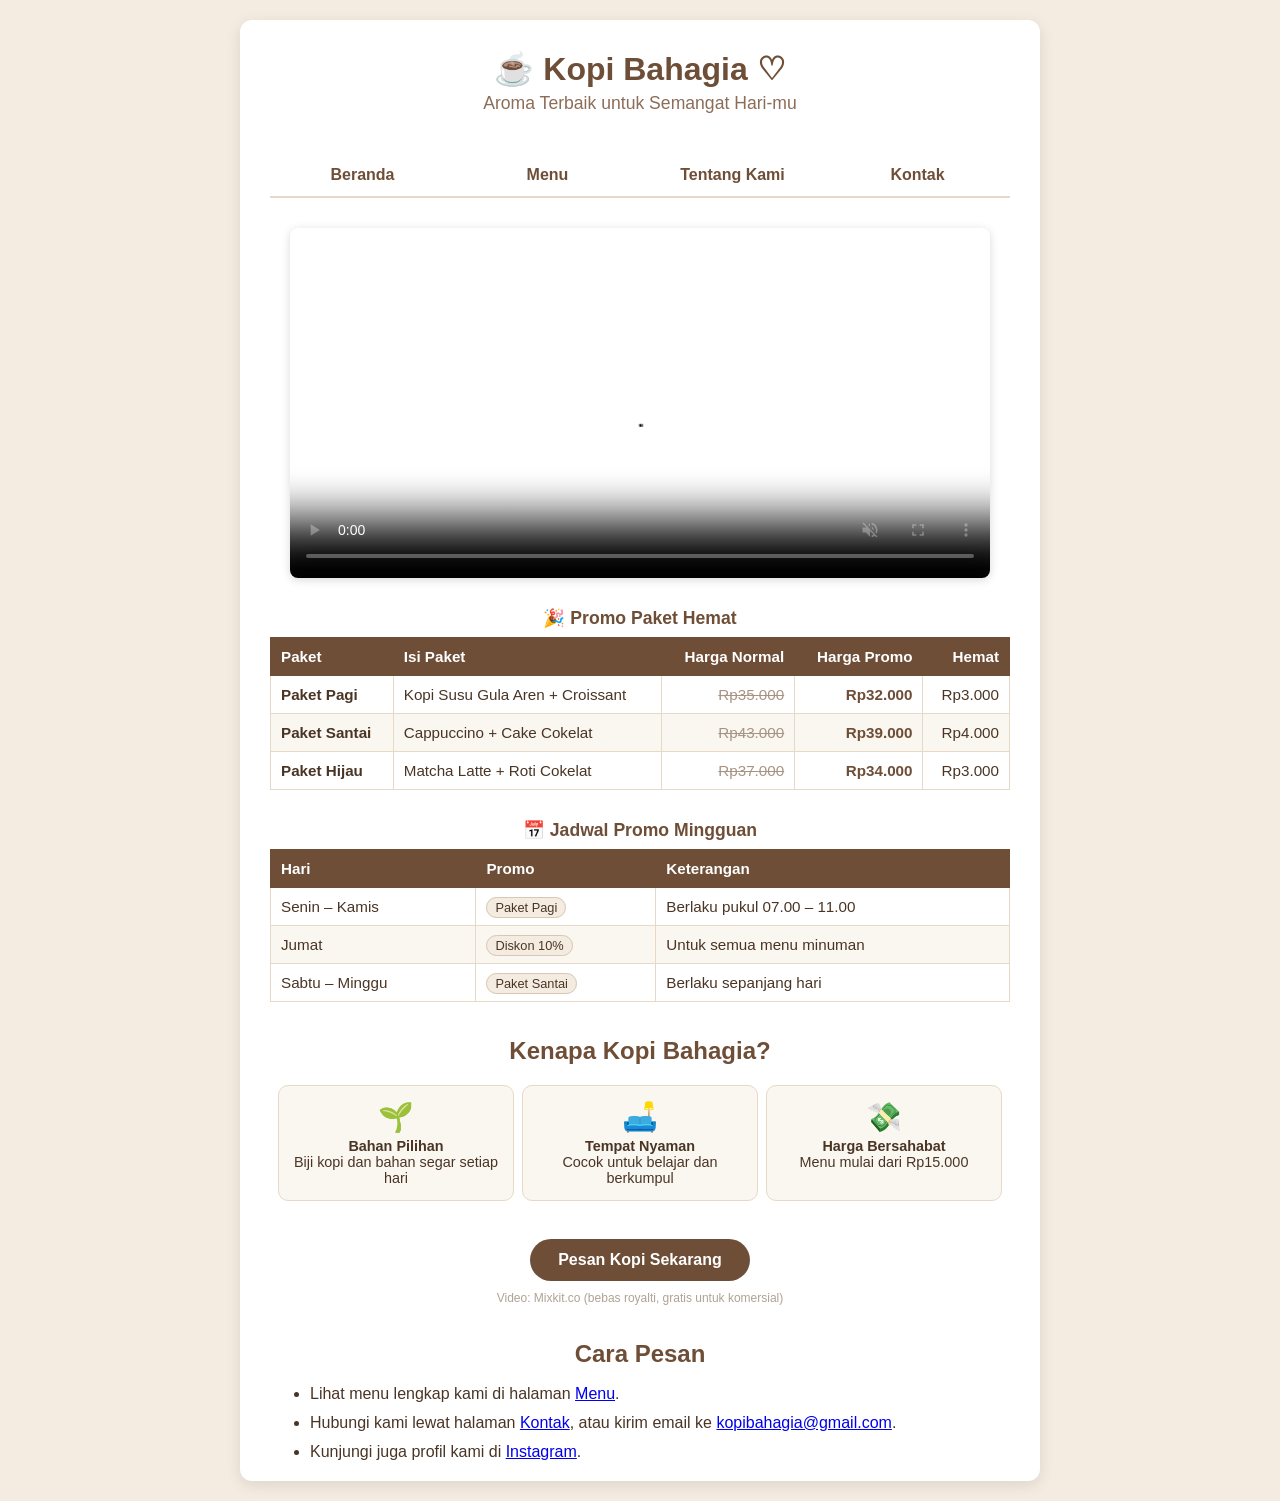
==== commit 81602579: "Add files via upload" ====
--- a/index.html
+++ b/index.html
@@ -1,68 +1,238 @@
 <!DOCTYPE html>
 <html lang="id">
 <head>
-<meta charset="UTF-8">
-<meta name="viewport" content="width=device-width, initial-scale=1">
-<link rel="preconnect" href="https://fonts.googleapis.com">
-<link rel="stylesheet" href="https://fonts.googleapis.com/css2?family=Playfair+Display:wght@600;700&family=Poppins:wght@400;600;700&display=swap">
-<link rel="stylesheet" href="style.css">
-<title>Restoran Nusantara Maria - Cita Rasa Nusantara</title>
-<meta name="description" content="Makanan dan minuman khas Indonesia dari berbagai daerah.">
+    <meta charset="UTF-8">
+    <meta name="viewport" content="width=device-width, initial-scale=1.0">
+    <title>Kopi Bahagia - Promosi</title>
+    <style>
+        body { font-family: 'Segoe UI', Tahoma, Geneva, Verdana, sans-serif; background-color: #f4ece1; color: #4a3525; text-align: center; padding: 20px; margin: 0; }
+
+        /* Tabel utama = kerangka halaman */
+        table.layout { width: 100%; max-width: 800px; margin: 0 auto; background: #fff; border-collapse: separate; border-spacing: 0; border-radius: 12px; box-shadow: 0 4px 15px rgba(0,0,0,0.1); }
+        table.layout > thead > tr > td, table.layout > tbody > tr > td { padding: 15px 30px; }
+
+        h1 { color: #6f4e37; margin: 15px 0 5px; }
+        h2 { color: #6f4e37; margin: 5px 0 12px; }
+        p.subtitle { font-size: 1.1rem; color: #8c6d58; margin: 0 0 10px; }
+
+        /* Navigasi (tabel) */
+        table.nav { width: 100%; border-collapse: collapse; border-bottom: 2px solid #e6d9c8; }
+        table.nav td { width: 25%; padding: 12px 5px; text-align: center; }
+        table.nav a { color: #6f4e37; text-decoration: none; font-weight: bold; }
+        table.nav a:hover { text-decoration: underline; color: #533927; }
+
+        video { width: 100%; max-width: 700px; height: auto; display: block; margin: 0 auto; border-radius: 8px; box-shadow: 0 2px 10px rgba(0,0,0,0.15); }
+
+        /* Tabel data */
+        table.data { width: 100%; border-collapse: collapse; text-align: left; font-size: 0.95rem; }
+        table.data caption { caption-side: top; font-weight: bold; font-size: 1.1rem; color: #6f4e37; padding-bottom: 8px; }
+        table.data th { background: #6f4e37; color: #fff; padding: 10px; border: 1px solid #6f4e37; }
+        table.data td { padding: 10px; border: 1px solid #e6d9c8; vertical-align: middle; }
+        table.data tbody tr:nth-child(even) { background: #faf6f0; }
+        .num { text-align: right; white-space: nowrap; }
+        .old { text-decoration: line-through; color: #a79483; }
+        .new { font-weight: bold; color: #6f4e37; }
+        .badge { background: #f4ece1; border: 1px solid #d8c7b5; border-radius: 12px; padding: 2px 8px; font-size: 0.8rem; white-space: nowrap; }
+
+        /* Keunggulan: tabel 3 kolom */
+        table.features { width: 100%; border-collapse: separate; border-spacing: 8px; }
+        table.features td { width: 33.33%; background: #faf6f0; border: 1px solid #e6d9c8; border-radius: 10px; padding: 14px 10px; text-align: center; font-size: 0.9rem; vertical-align: top; }
+        table.features .icon { font-size: 1.8rem; display: block; margin-bottom: 4px; }
+
+        .btn-order { display: inline-block; background-color: #6f4e37; color: #fff; padding: 12px 28px; font-size: 1rem; font-weight: bold; text-decoration: none; border-radius: 25px; transition: background-color 0.3s ease; }
+        .btn-order:hover { background-color: #533927; }
+
+        .order-section td { text-align: left; }
+        .order-section ul { line-height: 1.8; margin: 0; }
+        .credit { font-size: 0.75rem; color: #b0a294; margin: 10px 0 0; }
+
+        @media (max-width: 600px) {
+            table.layout > thead > tr > td, table.layout > tbody > tr > td { padding: 12px; }
+            table.features, table.features tbody, table.features tr, table.features td { display: block; width: auto; }
+            table.features td { margin-bottom: 8px; }
+            table.data { font-size: 0.85rem; }
+        }
+    </style>
 </head>
 <body>
-<!-- Navbar dibuat oleh script.js (fungsi buildLayout) -->
-<header id="site-header"></header>
-
-<main>
-  <!-- HERO. Ganti foto latar: simpan foto sebagai images/hero.jpg -->
-  <section class="hero">
-    <div class="container">
-      <h1>Cita Rasa Nusantara, Hadir di Setiap Sajian</h1>
-      <p>Dari rendang Minang sampai gudeg Jogja, kami menyajikan hidangan khas berbagai daerah Indonesia dengan resep turun-temurun dan bahan segar pilihan.</p>
-      <div class="actions">
-        <a class="btn btn-gold" href="menu.html">Lihat Menu</a>
-        <a class="btn btn-outline" href="menu.html#pesan">Pesan Sekarang</a>
-      </div>
-    </div>
-  </section>
-
-  <!-- MAKANAN UNGGULAN (kartu dibuat otomatis dari data MENU di script.js) -->
-  <section class="section">
-    <div class="container">
-      <h2 class="section-title">Makanan Unggulan</h2>
-      <p class="section-sub">Pilihan favorit pelanggan kami. Klik tombol untuk menambahkannya ke pesanan.</p>
-      <div class="grid" id="featuredGrid"></div>
-    </div>
-  </section>
-
-  <!-- VIDEO RESTORAN. Ganti video: simpan file baru sebagai video/restoran.mp4 -->
-  <section class="section alt">
-    <div class="container two-col">
-      <div class="text-block reveal">
-        <h2>Suasana Dapur dan Meja Makan Kami</h2>
-        <p>Tonton bagaimana setiap hidangan disiapkan dengan bumbu segar dan api arang, lalu disajikan hangat di meja Anda.</p>
-      </div>
-      <div class="video-wrap reveal">
-        <video controls preload="metadata" poster="images/poster.jpg">
-          <source src="video/restoran.mp4" type="video/mp4">
-          Browser Anda tidak mendukung pemutar video.
-        </video>
-      </div>
-    </div>
-  </section>
-
-  <!-- POSTER RESTORAN (images/poster.jpg) -->
-  <section class="section">
-    <div class="container">
-      <h2 class="section-title">Poster Restoran</h2>
-      <p class="section-sub">Informasi menu dan promo terbaru restoran kami.</p>
-      <img class="poster-img reveal" src="images/poster.jpg" alt="Poster Restoran Nusantara Maria" style="max-width:640px;margin-inline:auto">
-    </div>
-  </section>
-</main>
-
-<footer id="site-footer"></footer>
-<div class="toast" id="toast" role="status"></div>
-<script src="script.js"></script>
+
+<table class="layout">
+    <thead>
+        <tr>
+            <td>
+                <h1>☕ Kopi Bahagia ♡</h1>
+                <p class="subtitle">Aroma Terbaik untuk Semangat Hari-mu</p>
+            </td>
+        </tr>
+    </thead>
+
+    <tbody>
+        <!-- Navigasi (tabel di dalam tabel) -->
+        <tr>
+            <td>
+                <table class="nav">
+                    <tr>
+                        <td><a href="index.html">Beranda</a></td>
+                        <td><a href="menu.html">Menu</a></td>
+                        <td><a href="tentang.html">Tentang Kami</a></td>
+                        <td><a href="kontak.html">Kontak</a></td>
+                    </tr>
+                </table>
+            </td>
+        </tr>
+
+        <!-- Video -->
+        <tr>
+            <td>
+                <!-- Video dari Mixkit (mixkit.co), Mixkit License: https://mixkit.co/license/#videoFree -->
+                <video id="coffeeVideo" controls muted loop playsinline poster="./KopiBahagiaPoster.png">
+                    <source src="./KopiBahagia.mp4" type="video/mp4">
+                    Browser kamu tidak mendukung pemutaran video.
+                </video>
+            </td>
+        </tr>
+
+        <!-- Tabel promo paket hemat -->
+        <tr>
+            <td>
+                <table class="data">
+                    <caption>🎉 Promo Paket Hemat</caption>
+                    <thead>
+                        <tr>
+                            <th>Paket</th>
+                            <th>Isi Paket</th>
+                            <th class="num">Harga Normal</th>
+                            <th class="num">Harga Promo</th>
+                            <th class="num">Hemat</th>
+                        </tr>
+                    </thead>
+                    <tbody>
+                        <tr>
+                            <td><strong>Paket Pagi</strong></td>
+                            <td>Kopi Susu Gula Aren + Croissant</td>
+                            <td class="num old">Rp35.000</td>
+                            <td class="num new">Rp32.000</td>
+                            <td class="num">Rp3.000</td>
+                        </tr>
+                        <tr>
+                            <td><strong>Paket Santai</strong></td>
+                            <td>Cappuccino + Cake Cokelat</td>
+                            <td class="num old">Rp43.000</td>
+                            <td class="num new">Rp39.000</td>
+                            <td class="num">Rp4.000</td>
+                        </tr>
+                        <tr>
+                            <td><strong>Paket Hijau</strong></td>
+                            <td>Matcha Latte + Roti Cokelat</td>
+                            <td class="num old">Rp37.000</td>
+                            <td class="num new">Rp34.000</td>
+                            <td class="num">Rp3.000</td>
+                        </tr>
+                    </tbody>
+                </table>
+            </td>
+        </tr>
+
+        <!-- Tabel jadwal promo -->
+        <tr>
+            <td>
+                <table class="data">
+                    <caption>📅 Jadwal Promo Mingguan</caption>
+                    <thead>
+                        <tr><th>Hari</th><th>Promo</th><th>Keterangan</th></tr>
+                    </thead>
+                    <tbody>
+                        <tr>
+                            <td>Senin – Kamis</td>
+                            <td><span class="badge">Paket Pagi</span></td>
+                            <td>Berlaku pukul 07.00 – 11.00</td>
+                        </tr>
+                        <tr>
+                            <td>Jumat</td>
+                            <td><span class="badge">Diskon 10%</span></td>
+                            <td>Untuk semua menu minuman</td>
+                        </tr>
+                        <tr>
+                            <td>Sabtu – Minggu</td>
+                            <td><span class="badge">Paket Santai</span></td>
+                            <td>Berlaku sepanjang hari</td>
+                        </tr>
+                    </tbody>
+                </table>
+            </td>
+        </tr>
+
+        <!-- Keunggulan (tabel 3 kolom) -->
+        <tr>
+            <td>
+                <h2>Kenapa Kopi Bahagia?</h2>
+                <table class="features">
+                    <tr>
+                        <td><span class="icon">🌱</span><strong>Bahan Pilihan</strong><br>Biji kopi dan bahan segar setiap hari</td>
+                        <td><span class="icon">🛋️</span><strong>Tempat Nyaman</strong><br>Cocok untuk belajar dan berkumpul</td>
+                        <td><span class="icon">💸</span><strong>Harga Bersahabat</strong><br>Menu mulai dari Rp15.000</td>
+                    </tr>
+                </table>
+            </td>
+        </tr>
+
+        <!-- Tombol pesan -->
+        <tr>
+            <td>
+                <a href="#order" class="btn-order">Pesan Kopi Sekarang</a>
+                <p class="credit">Video: Mixkit.co (bebas royalti, gratis untuk komersial)</p>
+            </td>
+        </tr>
+
+        <!-- Cara pesan (tujuan anchor #order) -->
+        <tr id="order" class="order-section">
+            <td>
+                <h2 style="text-align:center;">Cara Pesan</h2>
+                <ul>
+                    <li>Lihat menu lengkap kami di halaman <a href="menu.html">Menu</a>.</li>
+                    <li>Hubungi kami lewat halaman <a href="kontak.html">Kontak</a>, atau kirim email ke
+                        <a href="mailto:kopibahagia@gmail.com">kopibahagia@gmail.com</a>.</li>
+                    <li>Kunjungi juga profil kami di
+                        <a href="https://www.instagram.com/" target="_blank">Instagram</a>.</li>
+                </ul>
+            </td>
+        </tr>
+    </tbody>
+</table>
+
+<div id="page-bottom"></div>
+
+<script>
+    const video = document.getElementById("coffeeVideo");
+    const bottomMarker = document.getElementById("page-bottom");
+    const delay = 5000;
+    let timer;
+
+    video.muted = true;
+
+    function resetVideo() {
+        clearTimeout(timer);
+        video.pause();
+        video.currentTime = 0;
+        video.load();
+        // Poster tampil selama 5 detik
+        timer = setTimeout(() => {
+            video.play().catch(error => console.error("Video gagal diputar:", error));
+        }, delay);
+    }
+
+    window.addEventListener("load", resetVideo);
+
+    // Ulangi ketika pengguna sampai di bagian bawah halaman
+    const observer = new IntersectionObserver((entries) => {
+        if (entries[0].isIntersecting) resetVideo();
+    });
+    observer.observe(bottomMarker);
+
+    video.addEventListener("error", () => {
+        console.error("File video tidak ditemukan atau format video tidak didukung.");
+    });
+</script>
+
 </body>
-</html>
+</html>
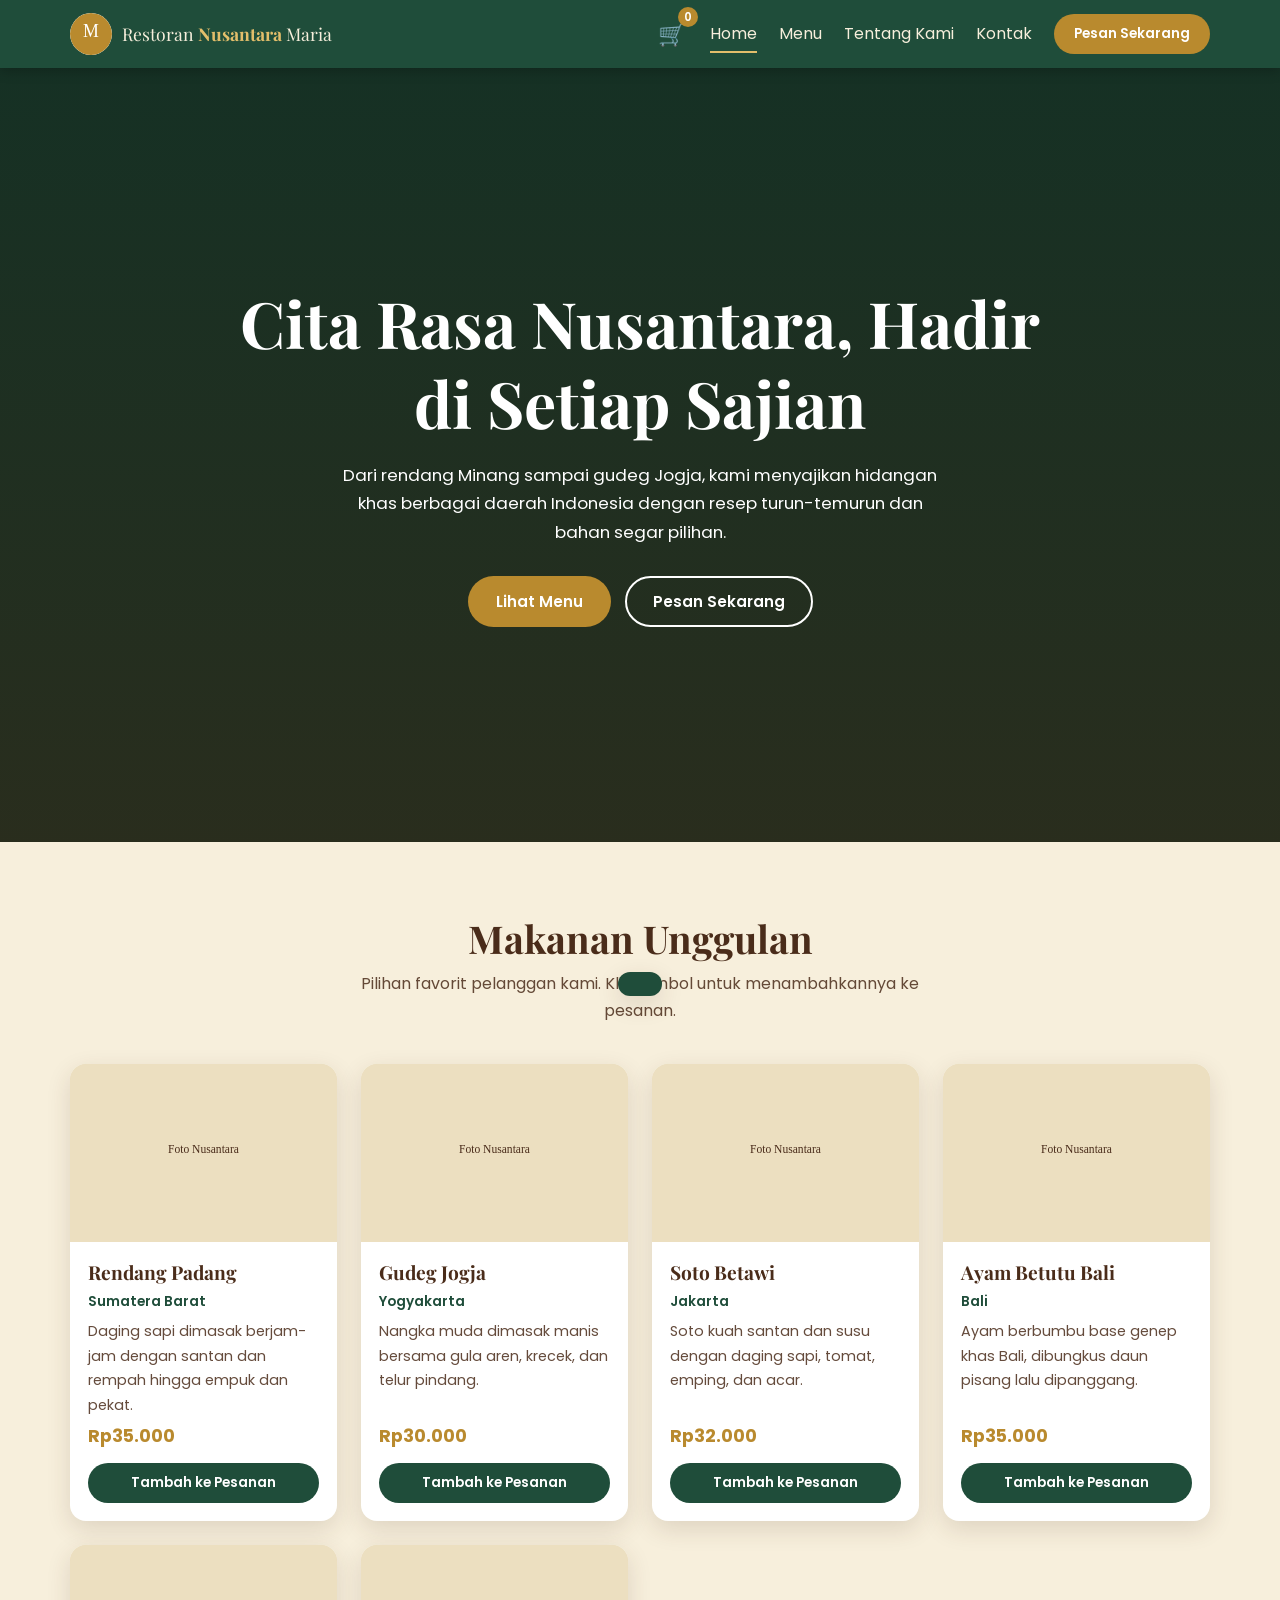
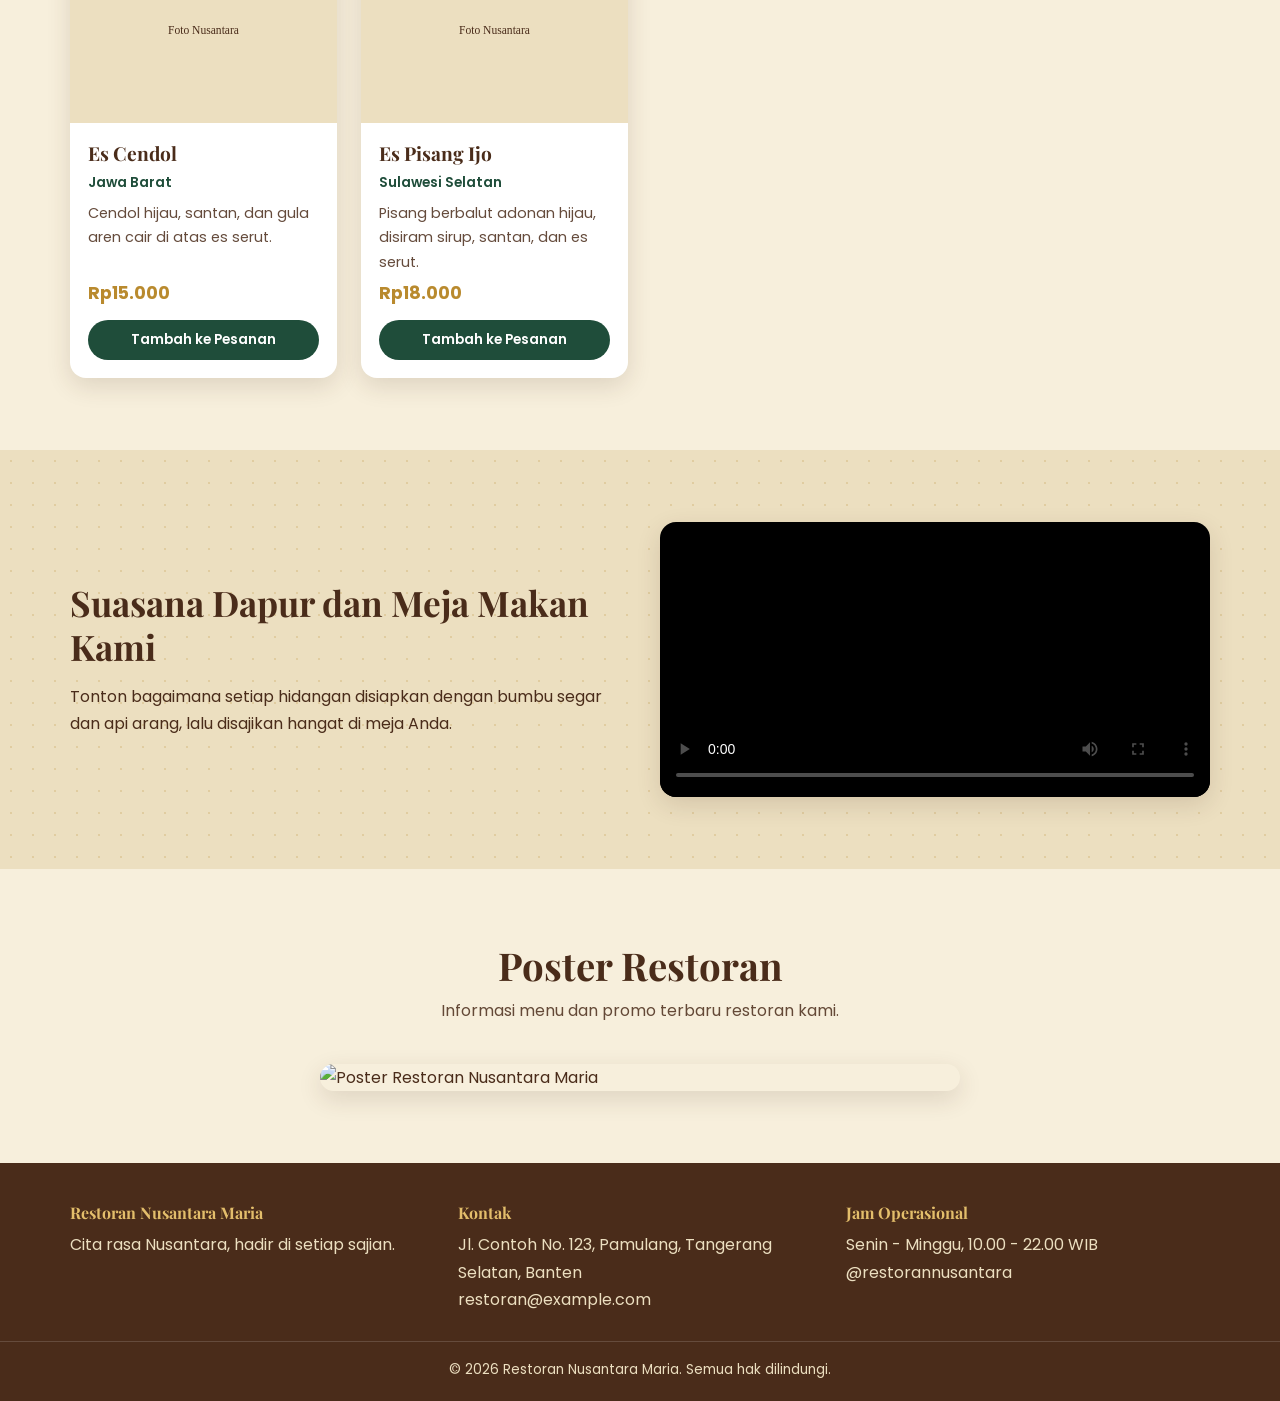
==== commit a17c8569: "Refactor index.html for new restaurant theme" ====
--- a/index.html
+++ b/index.html
@@ -1,238 +1,68 @@
 <!DOCTYPE html>
 <html lang="id">
 <head>
-    <meta charset="UTF-8">
-    <meta name="viewport" content="width=device-width, initial-scale=1.0">
-    <title>Kopi Bahagia - Promosi</title>
-    <style>
-        body { font-family: 'Segoe UI', Tahoma, Geneva, Verdana, sans-serif; background-color: #f4ece1; color: #4a3525; text-align: center; padding: 20px; margin: 0; }
-
-        /* Tabel utama = kerangka halaman */
-        table.layout { width: 100%; max-width: 800px; margin: 0 auto; background: #fff; border-collapse: separate; border-spacing: 0; border-radius: 12px; box-shadow: 0 4px 15px rgba(0,0,0,0.1); }
-        table.layout > thead > tr > td, table.layout > tbody > tr > td { padding: 15px 30px; }
-
-        h1 { color: #6f4e37; margin: 15px 0 5px; }
-        h2 { color: #6f4e37; margin: 5px 0 12px; }
-        p.subtitle { font-size: 1.1rem; color: #8c6d58; margin: 0 0 10px; }
-
-        /* Navigasi (tabel) */
-        table.nav { width: 100%; border-collapse: collapse; border-bottom: 2px solid #e6d9c8; }
-        table.nav td { width: 25%; padding: 12px 5px; text-align: center; }
-        table.nav a { color: #6f4e37; text-decoration: none; font-weight: bold; }
-        table.nav a:hover { text-decoration: underline; color: #533927; }
-
-        video { width: 100%; max-width: 700px; height: auto; display: block; margin: 0 auto; border-radius: 8px; box-shadow: 0 2px 10px rgba(0,0,0,0.15); }
-
-        /* Tabel data */
-        table.data { width: 100%; border-collapse: collapse; text-align: left; font-size: 0.95rem; }
-        table.data caption { caption-side: top; font-weight: bold; font-size: 1.1rem; color: #6f4e37; padding-bottom: 8px; }
-        table.data th { background: #6f4e37; color: #fff; padding: 10px; border: 1px solid #6f4e37; }
-        table.data td { padding: 10px; border: 1px solid #e6d9c8; vertical-align: middle; }
-        table.data tbody tr:nth-child(even) { background: #faf6f0; }
-        .num { text-align: right; white-space: nowrap; }
-        .old { text-decoration: line-through; color: #a79483; }
-        .new { font-weight: bold; color: #6f4e37; }
-        .badge { background: #f4ece1; border: 1px solid #d8c7b5; border-radius: 12px; padding: 2px 8px; font-size: 0.8rem; white-space: nowrap; }
-
-        /* Keunggulan: tabel 3 kolom */
-        table.features { width: 100%; border-collapse: separate; border-spacing: 8px; }
-        table.features td { width: 33.33%; background: #faf6f0; border: 1px solid #e6d9c8; border-radius: 10px; padding: 14px 10px; text-align: center; font-size: 0.9rem; vertical-align: top; }
-        table.features .icon { font-size: 1.8rem; display: block; margin-bottom: 4px; }
-
-        .btn-order { display: inline-block; background-color: #6f4e37; color: #fff; padding: 12px 28px; font-size: 1rem; font-weight: bold; text-decoration: none; border-radius: 25px; transition: background-color 0.3s ease; }
-        .btn-order:hover { background-color: #533927; }
-
-        .order-section td { text-align: left; }
-        .order-section ul { line-height: 1.8; margin: 0; }
-        .credit { font-size: 0.75rem; color: #b0a294; margin: 10px 0 0; }
-
-        @media (max-width: 600px) {
-            table.layout > thead > tr > td, table.layout > tbody > tr > td { padding: 12px; }
-            table.features, table.features tbody, table.features tr, table.features td { display: block; width: auto; }
-            table.features td { margin-bottom: 8px; }
-            table.data { font-size: 0.85rem; }
-        }
-    </style>
+<meta charset="UTF-8">
+<meta name="viewport" content="width=device-width, initial-scale=1">
+<link rel="preconnect" href="https://fonts.googleapis.com">
+<link rel="stylesheet" href="https://fonts.googleapis.com/css2?family=Playfair+Display:wght@600;700&family=Poppins:wght@400;600;700&display=swap">
+<link rel="stylesheet" href="style.css">
+<title>Restoran Nusantara Maria - Cita Rasa Nusantara</title>
+<meta name="description" content="Makanan dan minuman khas Indonesia dari berbagai daerah.">
 </head>
 <body>
+<!-- Navbar dibuat oleh script.js (fungsi buildLayout) -->
+<header id="site-header"></header>
 
-<table class="layout">
-    <thead>
-        <tr>
-            <td>
-                <h1>☕ Kopi Bahagia ♡</h1>
-                <p class="subtitle">Aroma Terbaik untuk Semangat Hari-mu</p>
-            </td>
-        </tr>
-    </thead>
+<main>
+  <!-- HERO. Ganti foto latar: simpan foto sebagai images/hero.jpg -->
+  <section class="hero">
+    <div class="container">
+      <h1>Cita Rasa Nusantara, Hadir di Setiap Sajian</h1>
+      <p>Dari rendang Minang sampai gudeg Jogja, kami menyajikan hidangan khas berbagai daerah Indonesia dengan resep turun-temurun dan bahan segar pilihan.</p>
+      <div class="actions">
+        <a class="btn btn-gold" href="menu.html">Lihat Menu</a>
+        <a class="btn btn-outline" href="menu.html#pesan">Pesan Sekarang</a>
+      </div>
+    </div>
+  </section>
 
-    <tbody>
-        <!-- Navigasi (tabel di dalam tabel) -->
-        <tr>
-            <td>
-                <table class="nav">
-                    <tr>
-                        <td><a href="index.html">Beranda</a></td>
-                        <td><a href="menu.html">Menu</a></td>
-                        <td><a href="tentang.html">Tentang Kami</a></td>
-                        <td><a href="kontak.html">Kontak</a></td>
-                    </tr>
-                </table>
-            </td>
-        </tr>
+  <!-- MAKANAN UNGGULAN (kartu dibuat otomatis dari data MENU di script.js) -->
+  <section class="section">
+    <div class="container">
+      <h2 class="section-title">Makanan Unggulan</h2>
+      <p class="section-sub">Pilihan favorit pelanggan kami. Klik tombol untuk menambahkannya ke pesanan.</p>
+      <div class="grid" id="featuredGrid"></div>
+    </div>
+  </section>
 
-        <!-- Video -->
-        <tr>
-            <td>
-                <!-- Video dari Mixkit (mixkit.co), Mixkit License: https://mixkit.co/license/#videoFree -->
-                <video id="coffeeVideo" controls muted loop playsinline poster="./KopiBahagiaPoster.png">
-                    <source src="./KopiBahagia.mp4" type="video/mp4">
-                    Browser kamu tidak mendukung pemutaran video.
-                </video>
-            </td>
-        </tr>
+  <!-- VIDEO RESTORAN. Ganti video: simpan file baru sebagai video/restoran.mp4 -->
+  <section class="section alt">
+    <div class="container two-col">
+      <div class="text-block reveal">
+        <h2>Suasana Dapur dan Meja Makan Kami</h2>
+        <p>Tonton bagaimana setiap hidangan disiapkan dengan bumbu segar dan api arang, lalu disajikan hangat di meja Anda.</p>
+      </div>
+      <div class="video-wrap reveal">
+        <video controls preload="metadata" poster="images/poster.jpg">
+          <source src="video/restoran.mp4" type="video/mp4">
+          Browser Anda tidak mendukung pemutar video.
+        </video>
+      </div>
+    </div>
+  </section>
 
-        <!-- Tabel promo paket hemat -->
-        <tr>
-            <td>
-                <table class="data">
-                    <caption>🎉 Promo Paket Hemat</caption>
-                    <thead>
-                        <tr>
-                            <th>Paket</th>
-                            <th>Isi Paket</th>
-                            <th class="num">Harga Normal</th>
-                            <th class="num">Harga Promo</th>
-                            <th class="num">Hemat</th>
-                        </tr>
-                    </thead>
-                    <tbody>
-                        <tr>
-                            <td><strong>Paket Pagi</strong></td>
-                            <td>Kopi Susu Gula Aren + Croissant</td>
-                            <td class="num old">Rp35.000</td>
-                            <td class="num new">Rp32.000</td>
-                            <td class="num">Rp3.000</td>
-                        </tr>
-                        <tr>
-                            <td><strong>Paket Santai</strong></td>
-                            <td>Cappuccino + Cake Cokelat</td>
-                            <td class="num old">Rp43.000</td>
-                            <td class="num new">Rp39.000</td>
-                            <td class="num">Rp4.000</td>
-                        </tr>
-                        <tr>
-                            <td><strong>Paket Hijau</strong></td>
-                            <td>Matcha Latte + Roti Cokelat</td>
-                            <td class="num old">Rp37.000</td>
-                            <td class="num new">Rp34.000</td>
-                            <td class="num">Rp3.000</td>
-                        </tr>
-                    </tbody>
-                </table>
-            </td>
-        </tr>
+  <!-- POSTER RESTORAN (images/poster.jpg) -->
+  <section class="section">
+    <div class="container">
+      <h2 class="section-title">Poster Restoran</h2>
+      <p class="section-sub">Informasi menu dan promo terbaru restoran kami.</p>
+      <img class="poster-img reveal" src="images/poster.jpg" alt="Poster Restoran Nusantara Maria" style="max-width:640px;margin-inline:auto">
+    </div>
+  </section>
+</main>
 
-        <!-- Tabel jadwal promo -->
-        <tr>
-            <td>
-                <table class="data">
-                    <caption>📅 Jadwal Promo Mingguan</caption>
-                    <thead>
-                        <tr><th>Hari</th><th>Promo</th><th>Keterangan</th></tr>
-                    </thead>
-                    <tbody>
-                        <tr>
-                            <td>Senin – Kamis</td>
-                            <td><span class="badge">Paket Pagi</span></td>
-                            <td>Berlaku pukul 07.00 – 11.00</td>
-                        </tr>
-                        <tr>
-                            <td>Jumat</td>
-                            <td><span class="badge">Diskon 10%</span></td>
-                            <td>Untuk semua menu minuman</td>
-                        </tr>
-                        <tr>
-                            <td>Sabtu – Minggu</td>
-                            <td><span class="badge">Paket Santai</span></td>
-                            <td>Berlaku sepanjang hari</td>
-                        </tr>
-                    </tbody>
-                </table>
-            </td>
-        </tr>
-
-        <!-- Keunggulan (tabel 3 kolom) -->
-        <tr>
-            <td>
-                <h2>Kenapa Kopi Bahagia?</h2>
-                <table class="features">
-                    <tr>
-                        <td><span class="icon">🌱</span><strong>Bahan Pilihan</strong><br>Biji kopi dan bahan segar setiap hari</td>
-                        <td><span class="icon">🛋️</span><strong>Tempat Nyaman</strong><br>Cocok untuk belajar dan berkumpul</td>
-                        <td><span class="icon">💸</span><strong>Harga Bersahabat</strong><br>Menu mulai dari Rp15.000</td>
-                    </tr>
-                </table>
-            </td>
-        </tr>
-
-        <!-- Tombol pesan -->
-        <tr>
-            <td>
-                <a href="#order" class="btn-order">Pesan Kopi Sekarang</a>
-                <p class="credit">Video: Mixkit.co (bebas royalti, gratis untuk komersial)</p>
-            </td>
-        </tr>
-
-        <!-- Cara pesan (tujuan anchor #order) -->
-        <tr id="order" class="order-section">
-            <td>
-                <h2 style="text-align:center;">Cara Pesan</h2>
-                <ul>
-                    <li>Lihat menu lengkap kami di halaman <a href="menu.html">Menu</a>.</li>
-                    <li>Hubungi kami lewat halaman <a href="kontak.html">Kontak</a>, atau kirim email ke
-                        <a href="mailto:kopibahagia@gmail.com">kopibahagia@gmail.com</a>.</li>
-                    <li>Kunjungi juga profil kami di
-                        <a href="https://www.instagram.com/" target="_blank">Instagram</a>.</li>
-                </ul>
-            </td>
-        </tr>
-    </tbody>
-</table>
-
-<div id="page-bottom"></div>
-
-<script>
-    const video = document.getElementById("coffeeVideo");
-    const bottomMarker = document.getElementById("page-bottom");
-    const delay = 5000;
-    let timer;
-
-    video.muted = true;
-
-    function resetVideo() {
-        clearTimeout(timer);
-        video.pause();
-        video.currentTime = 0;
-        video.load();
-        // Poster tampil selama 5 detik
-        timer = setTimeout(() => {
-            video.play().catch(error => console.error("Video gagal diputar:", error));
-        }, delay);
-    }
-
-    window.addEventListener("load", resetVideo);
-
-    // Ulangi ketika pengguna sampai di bagian bawah halaman
-    const observer = new IntersectionObserver((entries) => {
-        if (entries[0].isIntersecting) resetVideo();
-    });
-    observer.observe(bottomMarker);
-
-    video.addEventListener("error", () => {
-        console.error("File video tidak ditemukan atau format video tidak didukung.");
-    });
-</script>
-
+<footer id="site-footer"></footer>
+<div class="toast" id="toast" role="status"></div>
+<script src="script.js"></script>
 </body>
-</html>+</html>
--- a/style.css
+++ b/style.css
@@ -0,0 +1,211 @@
+/* =========================================================
+   Restoran Nusantara Maria - style.css
+   Palet: krem, cokelat, emas, hijau tua, putih
+   ========================================================= */
+
+/* ---------- 1. Variabel & reset ---------- */
+:root {
+  --cream: #f7efdc;
+  --sand: #ecdfc0;
+  --brown: #4a2c1a;
+  --gold: #b98a2e;
+  --green: #1f4d3a;
+  --white: #fff;
+  --shadow: 0 8px 24px rgba(74, 44, 26, .14);
+  --radius: 16px;
+  --serif: "Playfair Display", Georgia, serif;
+  --sans: "Poppins", system-ui, -apple-system, "Segoe UI", sans-serif;
+}
+* { box-sizing: border-box; margin: 0; padding: 0; }
+html { scroll-behavior: smooth; scroll-padding-top: 84px; }
+body { font-family: var(--sans); background: var(--cream); color: var(--brown); line-height: 1.7; }
+img, video, iframe { max-width: 100%; display: block; }
+a { color: inherit; text-decoration: none; }
+ul { list-style: none; }
+h1, h2, h3, h4 { font-family: var(--serif); line-height: 1.25; }
+:focus-visible { outline: 3px solid var(--gold); outline-offset: 2px; }
+
+/* ---------- 2. Layout umum ---------- */
+.container { width: min(1140px, 92%); margin-inline: auto; }
+.section { padding: 72px 0; }
+.section.alt {
+  background-color: var(--sand);
+  /* motif titik halus bernuansa batik */
+  background-image: radial-gradient(rgba(185, 138, 46, .22) 1.5px, transparent 1.5px);
+  background-size: 22px 22px;
+}
+.section-title { text-align: center; font-size: clamp(1.7rem, 4vw, 2.4rem); margin-bottom: 8px; }
+.section-sub { text-align: center; max-width: 620px; margin: 0 auto 40px; opacity: .85; }
+.grid { display: grid; gap: 24px; grid-template-columns: repeat(auto-fill, minmax(260px, 1fr)); }
+.two-col { display: grid; gap: 40px; grid-template-columns: 1fr 1fr; align-items: center; }
+
+/* ---------- 3. Tombol ---------- */
+.btn {
+  display: inline-block; padding: 12px 26px; border: 2px solid transparent; border-radius: 999px;
+  font: 600 .95rem var(--sans); cursor: pointer; transition: transform .2s, background .2s, color .2s;
+}
+.btn:hover { transform: translateY(-2px); }
+.btn-gold { background: var(--gold); color: var(--white); }
+.btn-gold:hover { background: #9c7322; }
+.btn-green { background: var(--green); color: var(--white); }
+.btn-outline { border-color: var(--white); color: var(--white); }
+.btn-outline:hover { background: var(--white); color: var(--green); }
+.btn-line { border-color: var(--green); color: var(--green); }
+.btn-line:hover { background: var(--green); color: var(--white); }
+.btn.small { padding: 8px 18px; font-size: .85rem; }
+.btn.full { width: 100%; text-align: center; }
+
+/* ---------- 4. Navbar ---------- */
+.site-header { position: sticky; top: 0; z-index: 50; background: var(--green); color: var(--cream); box-shadow: 0 2px 12px rgba(0, 0, 0, .25); }
+.nav { width: min(1140px, 92%); margin-inline: auto; display: flex; align-items: center; gap: 16px; min-height: 68px; }
+.brand { display: flex; align-items: center; gap: 10px; font-family: var(--serif); font-size: 1.1rem; margin-right: auto; }
+.brand b { color: #e3be6b; }
+.logo { width: 42px; height: 42px; border-radius: 50%; object-fit: cover; background: var(--cream); }
+.links { display: flex; align-items: center; gap: 22px; }
+.links a:not(.btn) { padding: 6px 0; border-bottom: 2px solid transparent; transition: border-color .2s; }
+.links a:not(.btn):hover, .links a.active { border-color: #e3be6b; }
+.cart { position: relative; font-size: 1.4rem; padding: 4px 8px; }
+.cart em { position: absolute; top: -4px; right: -4px; min-width: 20px; height: 20px; padding: 0 5px; border-radius: 999px;
+  background: var(--gold); color: var(--white); font: 600 .72rem/20px var(--sans); text-align: center; }
+.burger { display: none; background: none; border: 0; cursor: pointer; padding: 8px; }
+.burger span { display: block; width: 26px; height: 3px; margin: 5px 0; background: var(--cream); border-radius: 2px; transition: .3s; }
+.burger[aria-expanded="true"] span:nth-child(1) { transform: translateY(8px) rotate(45deg); }
+.burger[aria-expanded="true"] span:nth-child(2) { opacity: 0; }
+.burger[aria-expanded="true"] span:nth-child(3) { transform: translateY(-8px) rotate(-45deg); }
+
+/* ---------- 5. Hero ---------- */
+.hero {
+  min-height: 86vh; display: grid; place-items: center; text-align: center; color: var(--white); padding: 60px 0;
+  /* GANTI foto latar: simpan foto Anda sebagai images/hero.jpg */
+  background: linear-gradient(rgba(18, 38, 28, .72), rgba(48, 24, 10, .6)), url("images/hero.jpg") center / cover no-repeat, var(--green);
+}
+.hero h1 { font-size: clamp(2.2rem, 6vw, 4rem); max-width: 820px; margin: 0 auto 18px; animation: rise .9s ease both; }
+.hero p { max-width: 600px; margin: 0 auto 30px; font-size: 1.05rem; animation: rise .9s .15s ease both; }
+.hero .actions { display: flex; flex-wrap: wrap; gap: 14px; justify-content: center; animation: rise .9s .3s ease both; }
+.page-hero { min-height: 38vh; }
+@keyframes rise { from { opacity: 0; transform: translateY(24px); } to { opacity: 1; transform: none; } }
+
+/* ---------- 6. Kartu menu ---------- */
+.card { background: var(--white); border-radius: var(--radius); overflow: hidden; box-shadow: var(--shadow); display: flex; flex-direction: column; transition: transform .25s; }
+.card:hover { transform: translateY(-6px); }
+.card img { width: 100%; aspect-ratio: 3 / 2; object-fit: cover; background: var(--sand); }
+.card-body { padding: 18px; display: flex; flex-direction: column; gap: 6px; flex: 1; }
+.card h3 { font-size: 1.2rem; }
+.region { color: var(--green); font-size: .85rem; font-weight: 600; }
+.card p { font-size: .9rem; opacity: .85; flex: 1; }
+.price { font: 700 1.1rem var(--sans); color: var(--gold); }
+.card .btn { margin-top: 8px; }
+
+/* ---------- 7. Filter menu ---------- */
+.filters { display: flex; flex-wrap: wrap; gap: 10px; justify-content: center; margin-bottom: 32px; }
+.filter { padding: 9px 22px; border: 2px solid var(--green); border-radius: 999px; background: transparent; color: var(--green); font: 600 .9rem var(--sans); cursor: pointer; }
+.filter.active, .filter:hover { background: var(--green); color: var(--white); }
+
+/* ---------- 8. Video, poster, foto ---------- */
+.video-wrap video { width: 100%; border-radius: var(--radius); box-shadow: var(--shadow); background: #000; }
+.poster-img, .photo { width: 100%; border-radius: var(--radius); box-shadow: var(--shadow); object-fit: cover; }
+.photo { aspect-ratio: 4 / 3; }
+.photo-row { display: grid; gap: 18px; grid-template-columns: repeat(auto-fit, minmax(220px, 1fr)); }
+.text-block h2 { font-size: clamp(1.6rem, 3.5vw, 2.2rem); margin-bottom: 14px; }
+.text-block p + p { margin-top: 12px; }
+.check-list li { padding-left: 28px; position: relative; margin-bottom: 10px; }
+.check-list li::before { content: "✔"; position: absolute; left: 0; color: var(--gold); }
+.feature { background: var(--white); border-radius: var(--radius); padding: 24px; box-shadow: var(--shadow); border-top: 4px solid var(--gold); }
+.feature h3 { margin-bottom: 8px; font-size: 1.15rem; }
+
+/* ---------- 9. Form pemesanan ---------- */
+.order { display: grid; gap: 28px; grid-template-columns: 1.3fr 1fr; align-items: start; }
+.panel { background: var(--white); border-radius: var(--radius); padding: 26px; box-shadow: var(--shadow); }
+.panel h3 { font-size: 1.3rem; margin-bottom: 14px; }
+fieldset { border: 0; margin-bottom: 22px; }
+legend { font: 700 1rem var(--sans); margin-bottom: 8px; }
+.field { margin-bottom: 14px; }
+.field label { display: block; font-weight: 600; font-size: .9rem; margin-bottom: 4px; }
+input[type="text"], input[type="tel"], input[type="date"], input[type="number"], textarea {
+  width: 100%; padding: 11px 14px; border: 1.5px solid #cdbb94; border-radius: 10px; background: var(--cream); color: var(--brown); font: inherit;
+}
+textarea { min-height: 90px; resize: vertical; }
+.has-error input, .has-error textarea { border-color: #b3261e; }
+.error { display: block; color: #b3261e; font-size: .82rem; min-height: 1em; }
+.cat-row { display: flex; flex-wrap: wrap; gap: 10px; }
+.opt { display: inline-flex; align-items: center; gap: 8px; padding: 9px 14px; border: 1.5px solid #cdbb94; border-radius: 10px; cursor: pointer; background: var(--cream); }
+.opt input { accent-color: var(--green); width: 18px; height: 18px; }
+.opt:has(input:checked) { border-color: var(--green); background: #e5efe9; }
+.pick-group h4 { margin: 14px 0 6px; color: var(--green); }
+.pick-row { display: flex; align-items: center; gap: 12px; padding: 8px 0; border-bottom: 1px dashed #cdbb94; }
+.pick-row label { flex: 1; display: flex; gap: 10px; align-items: center; cursor: pointer; }
+.pick-row input[type="checkbox"] { accent-color: var(--green); width: 18px; height: 18px; }
+.pick-row .qty { width: 76px; padding: 6px 8px; }
+.sub-pay { display: flex; flex-wrap: wrap; gap: 10px; margin-top: 12px; }
+.chip { display: inline-flex; align-items: center; justify-content: center; min-width: 56px; height: 26px; padding: 0 8px; border-radius: 6px; color: var(--white); font: 700 .72rem var(--sans); }
+.chip.visa { background: #1a1f71; font-style: italic; }
+.chip.mc { background: #fff; border: 1px solid #ccc; }
+.chip.gopay { background: #00aed6; } .chip.ovo { background: #4c2a86; }
+.chip.dana { background: #118eea; } .chip.shopee { background: #ee4d2d; }
+
+/* ringkasan pesanan */
+.summary { position: sticky; top: 90px; }
+.sum-row { display: grid; grid-template-columns: 1fr auto; gap: 4px 10px; padding: 10px 0; border-bottom: 1px dashed #cdbb94; }
+.sum-name { font-weight: 600; }
+.sum-price { font-weight: 700; text-align: right; }
+.sum-ctrl { display: flex; align-items: center; gap: 6px; grid-column: 1 / -1; }
+.mini { width: 30px; height: 30px; border: 0; border-radius: 8px; background: var(--green); color: var(--white); font-size: 1.05rem; cursor: pointer; }
+.mini.del { width: auto; padding: 0 10px; margin-left: auto; background: #b3261e; font-size: .78rem; }
+.total { display: flex; justify-content: space-between; margin: 16px 0; font: 700 1.25rem var(--serif); }
+.empty { text-align: center; padding: 18px 0; opacity: .7; }
+.form-alert { display: none; background: #fbe9e7; color: #b3261e; padding: 12px 16px; border-radius: 10px; margin-bottom: 16px; font-weight: 600; }
+
+/* ---------- 10. Modal & toast ---------- */
+.modal { position: fixed; inset: 0; z-index: 100; display: none; place-items: center; padding: 16px; background: rgba(0, 0, 0, .6); }
+.modal.show { display: grid; }
+.modal-box { background: var(--white); border-radius: var(--radius); padding: 28px; width: min(520px, 100%); max-height: 90vh; overflow-y: auto; animation: rise .35s ease; }
+.modal-box h3 { color: var(--green); margin-bottom: 10px; }
+.modal-box pre { white-space: pre-wrap; font: .88rem/1.6 var(--sans); background: var(--cream); padding: 14px; border-radius: 10px; margin: 14px 0; }
+.modal-actions { display: flex; flex-wrap: wrap; gap: 10px; }
+.toast { position: fixed; left: 50%; bottom: 24px; z-index: 120; transform: translate(-50%, 120px); background: var(--green); color: var(--white);
+  padding: 12px 22px; border-radius: 999px; box-shadow: var(--shadow); transition: transform .35s; max-width: 90%; text-align: center; }
+.toast.show { transform: translate(-50%, 0); }
+
+/* ---------- 11. Kontak & footer ---------- */
+.contact-card { text-align: center; }
+.contact-card .icon { font-size: 2rem; }
+.map { width: 100%; height: 360px; border: 0; border-radius: var(--radius); box-shadow: var(--shadow); }
+.btn-row { display: flex; flex-wrap: wrap; gap: 12px; justify-content: center; margin: 32px 0; }
+.site-footer { background: var(--brown); color: var(--sand); padding: 40px 0 20px; }
+.footer-grid { display: grid; gap: 24px; grid-template-columns: repeat(auto-fit, minmax(220px, 1fr)); }
+.site-footer h4 { color: #e3be6b; margin-bottom: 8px; }
+.site-footer a:hover { color: #e3be6b; }
+.copy { text-align: center; margin-top: 28px; padding-top: 16px; border-top: 1px solid rgba(255, 255, 255, .15); font-size: .85rem; }
+
+/* ---------- 12. Animasi muncul saat scroll ---------- */
+.reveal { opacity: 0; transform: translateY(24px); transition: opacity .7s, transform .7s; }
+.reveal.visible { opacity: 1; transform: none; }
+@media (prefers-reduced-motion: reduce) { * { animation: none !important; transition: none !important; } .reveal { opacity: 1; transform: none; } }
+
+/* ---------- 13. Responsif ---------- */
+@media (max-width: 900px) {
+  .order, .two-col { grid-template-columns: 1fr; }
+  .summary { position: static; }
+}
+@media (max-width: 760px) {
+  .burger { display: block; order: 3; }
+  .cart { order: 2; }
+  .links {
+    position: absolute; top: 68px; left: 0; right: 0; flex-direction: column; align-items: stretch; gap: 0;
+    background: var(--green); padding: 8px 4% 18px; display: none; box-shadow: 0 10px 20px rgba(0, 0, 0, .3);
+  }
+  .links.open { display: flex; }
+  .links li { padding: 10px 0; border-bottom: 1px solid rgba(255, 255, 255, .12); }
+  .links .btn { display: block; text-align: center; }
+  .brand span { font-size: .95rem; }
+  .section { padding: 52px 0; }
+  .btn { padding: 13px 24px; }
+}
+@media (max-width: 520px) {
+  .grid { grid-template-columns: repeat(2, 1fr); gap: 14px; }
+  .card-body { padding: 12px; }
+  .card h3 { font-size: 1rem; }
+  .card p { display: none; }
+  .panel { padding: 18px; }
+  .hero .actions .btn { width: 100%; }
+}
